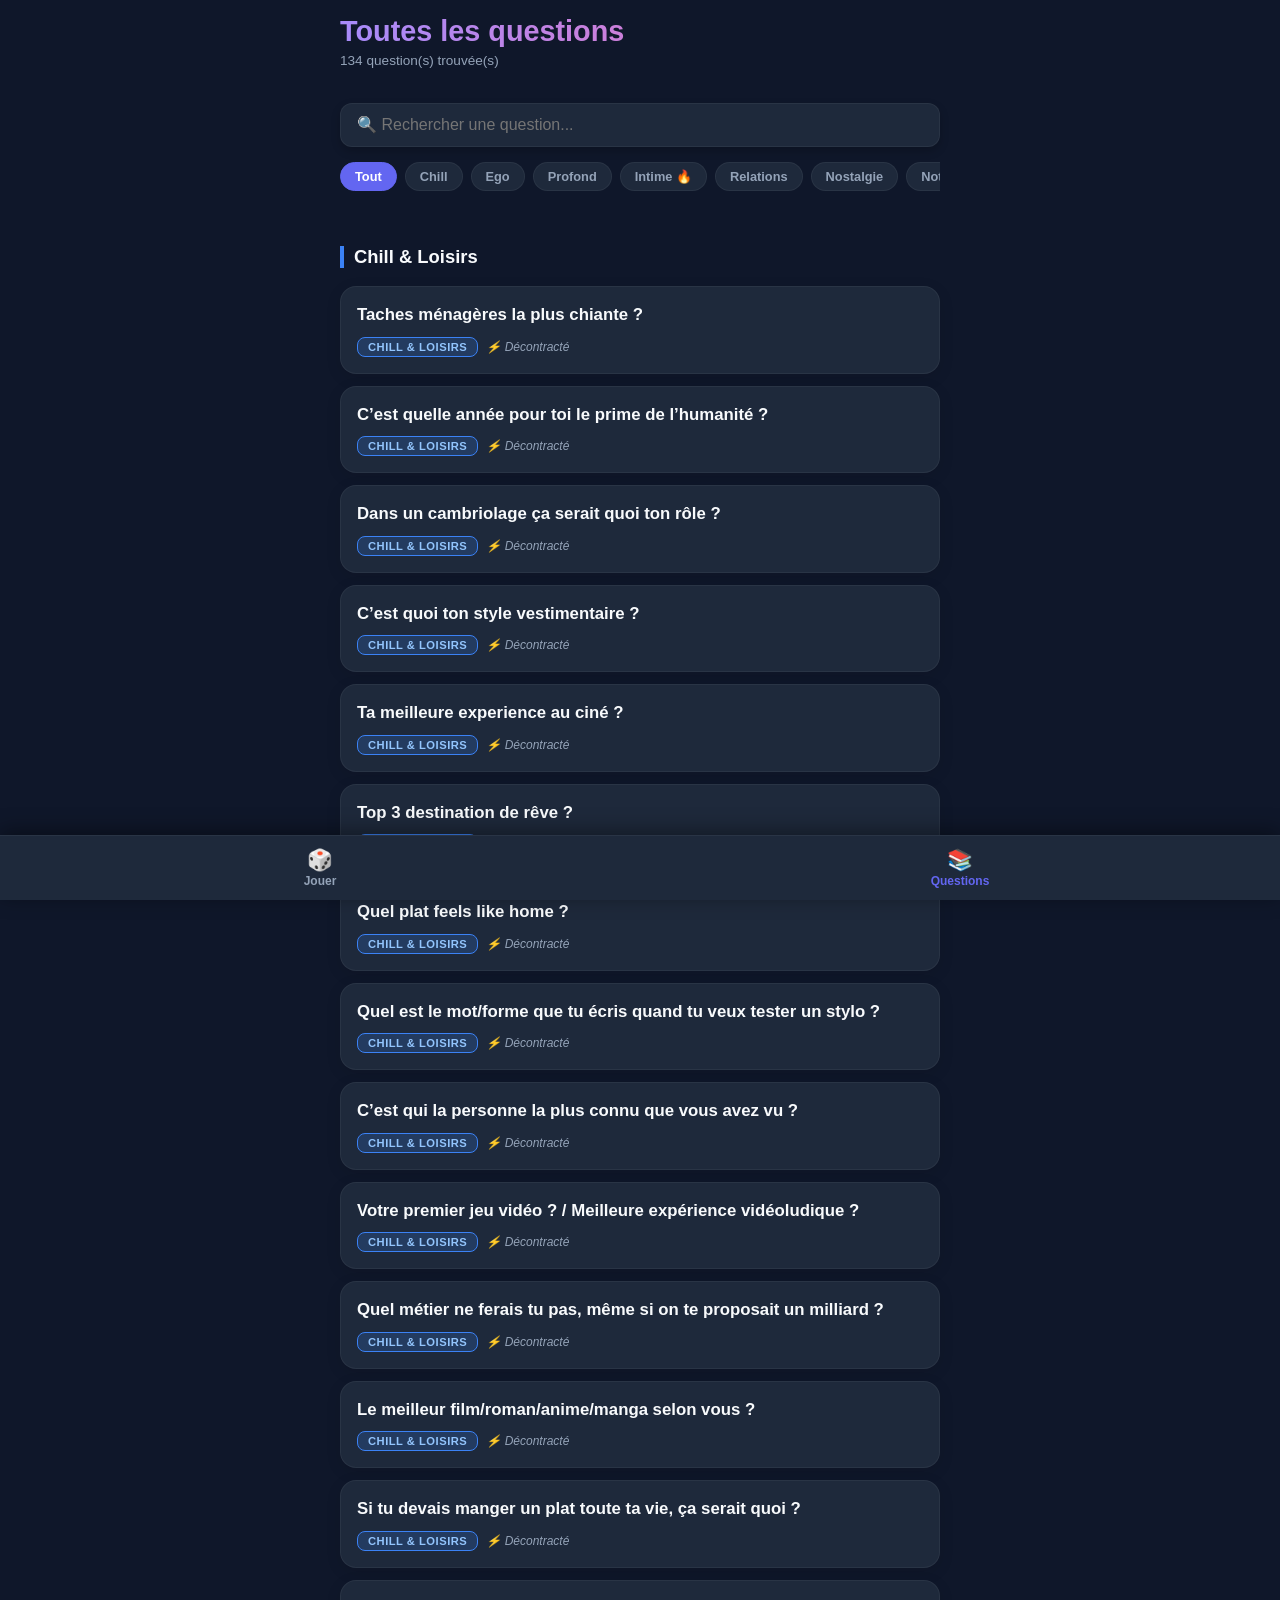
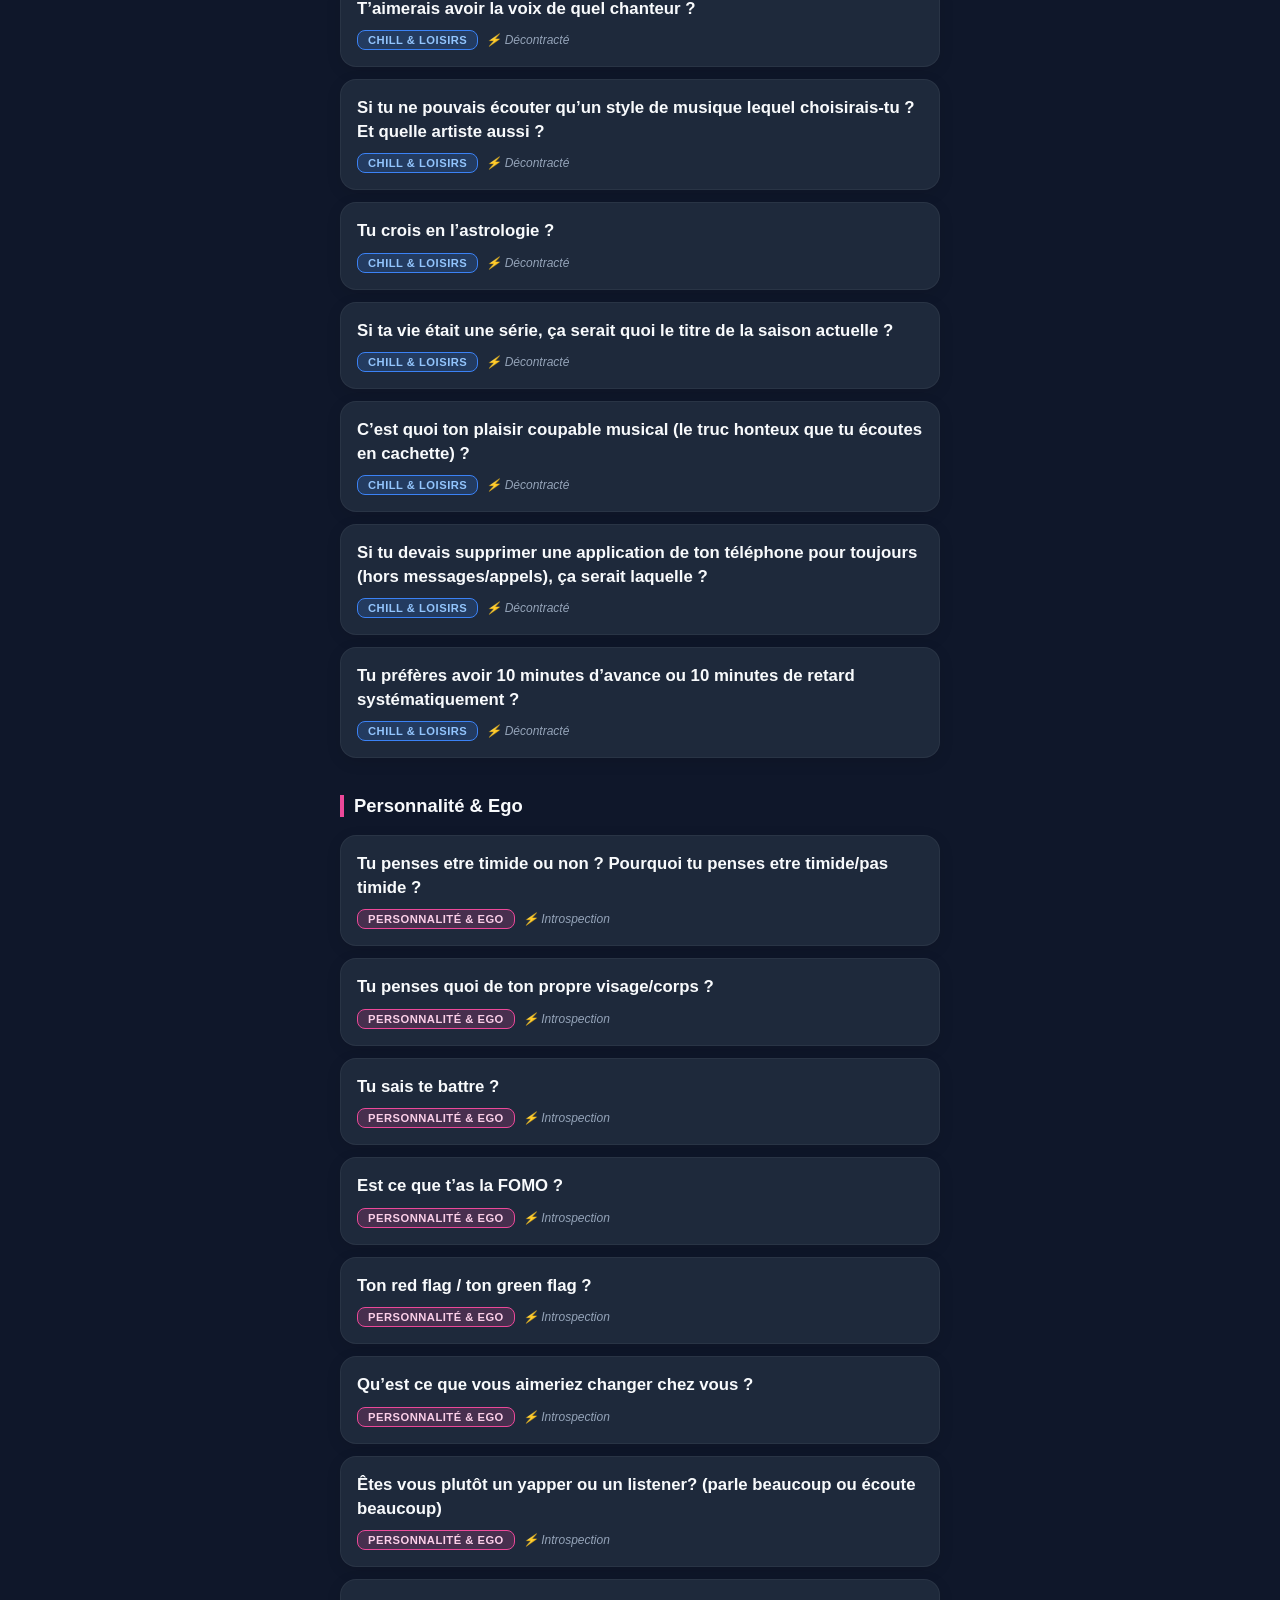
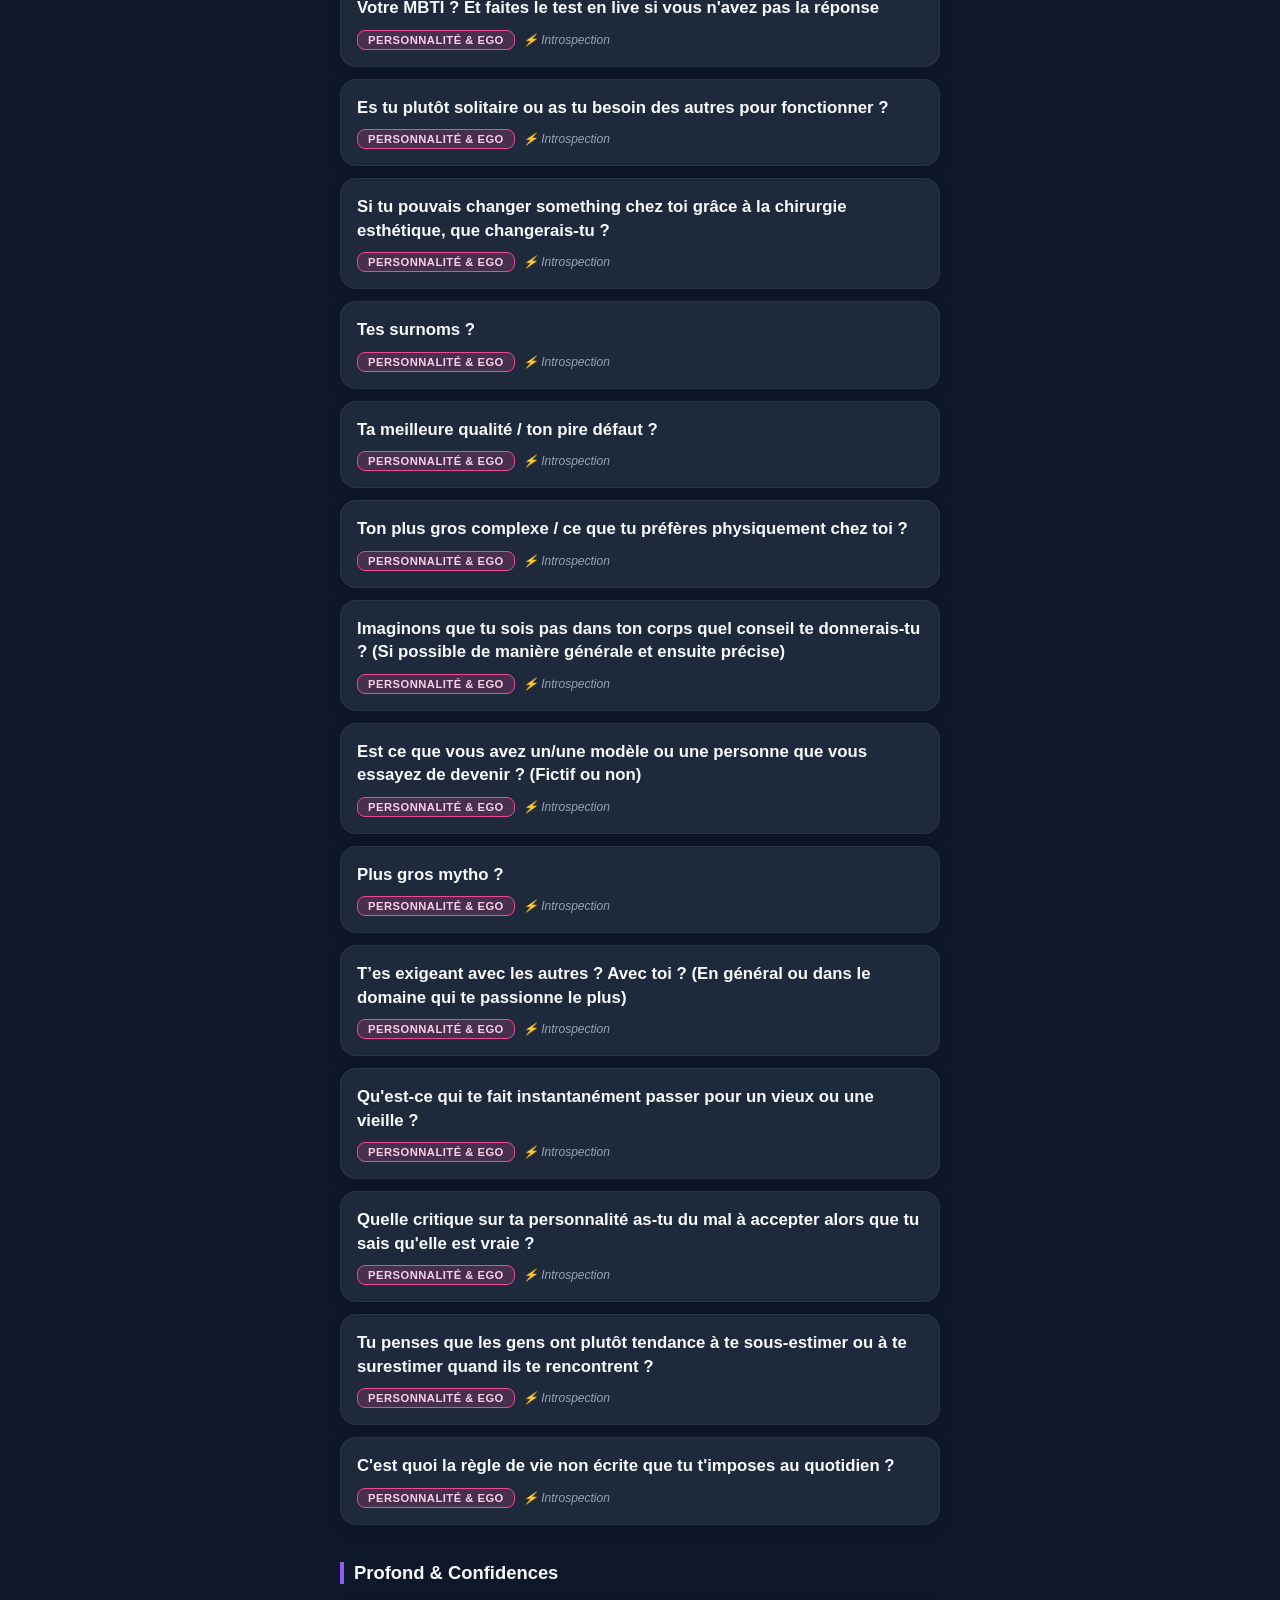
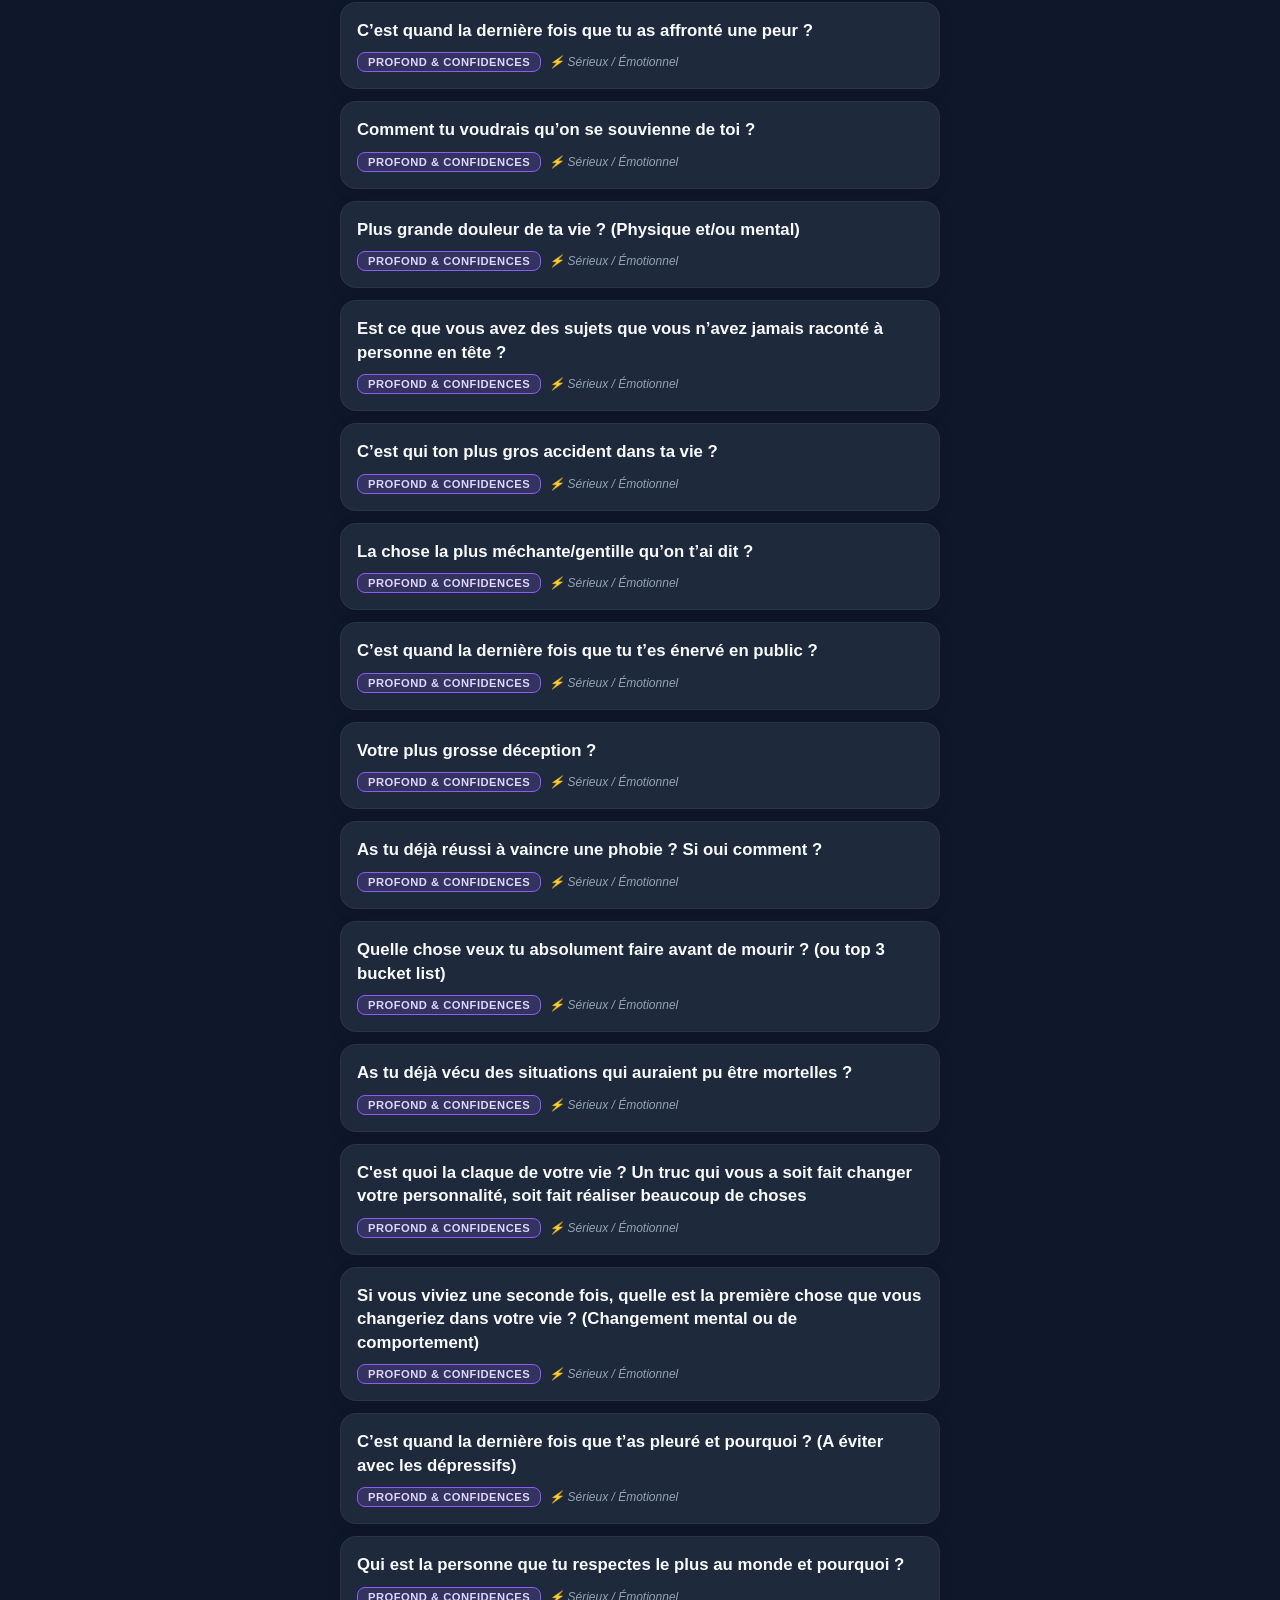
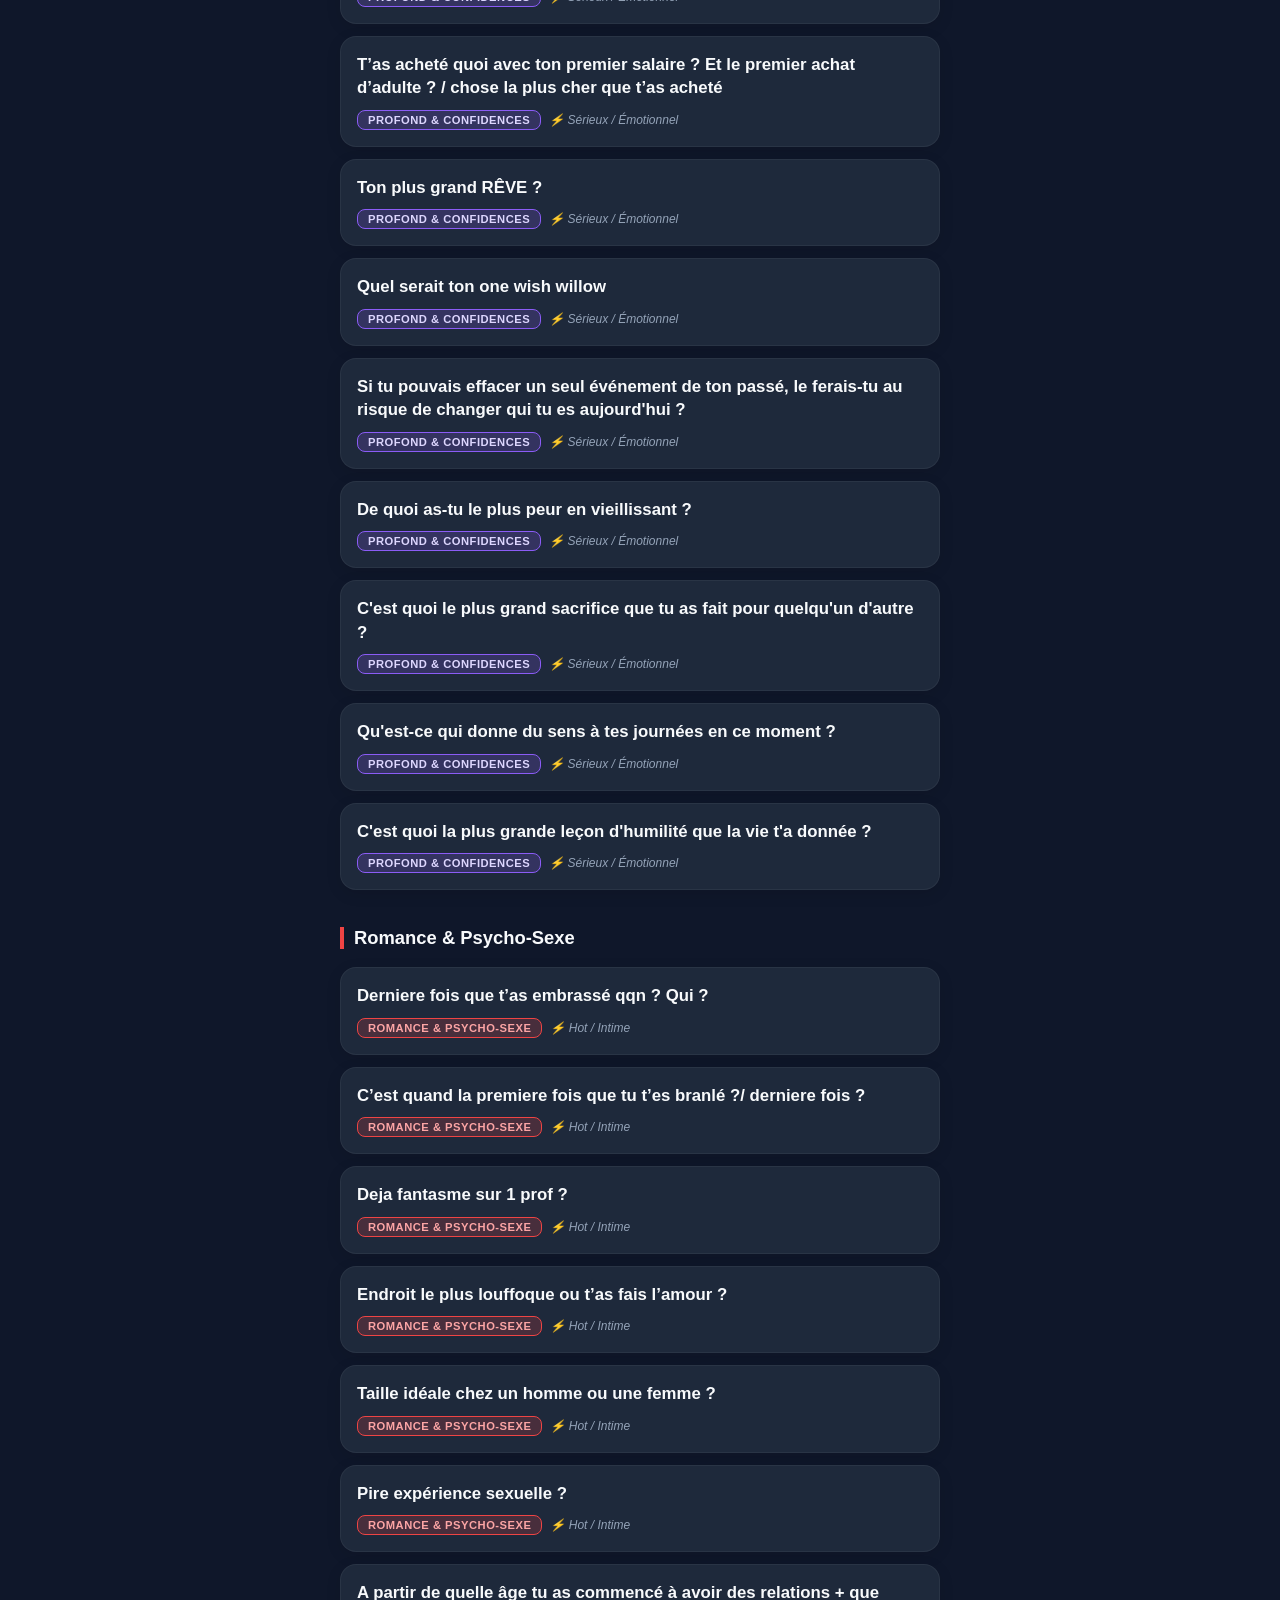
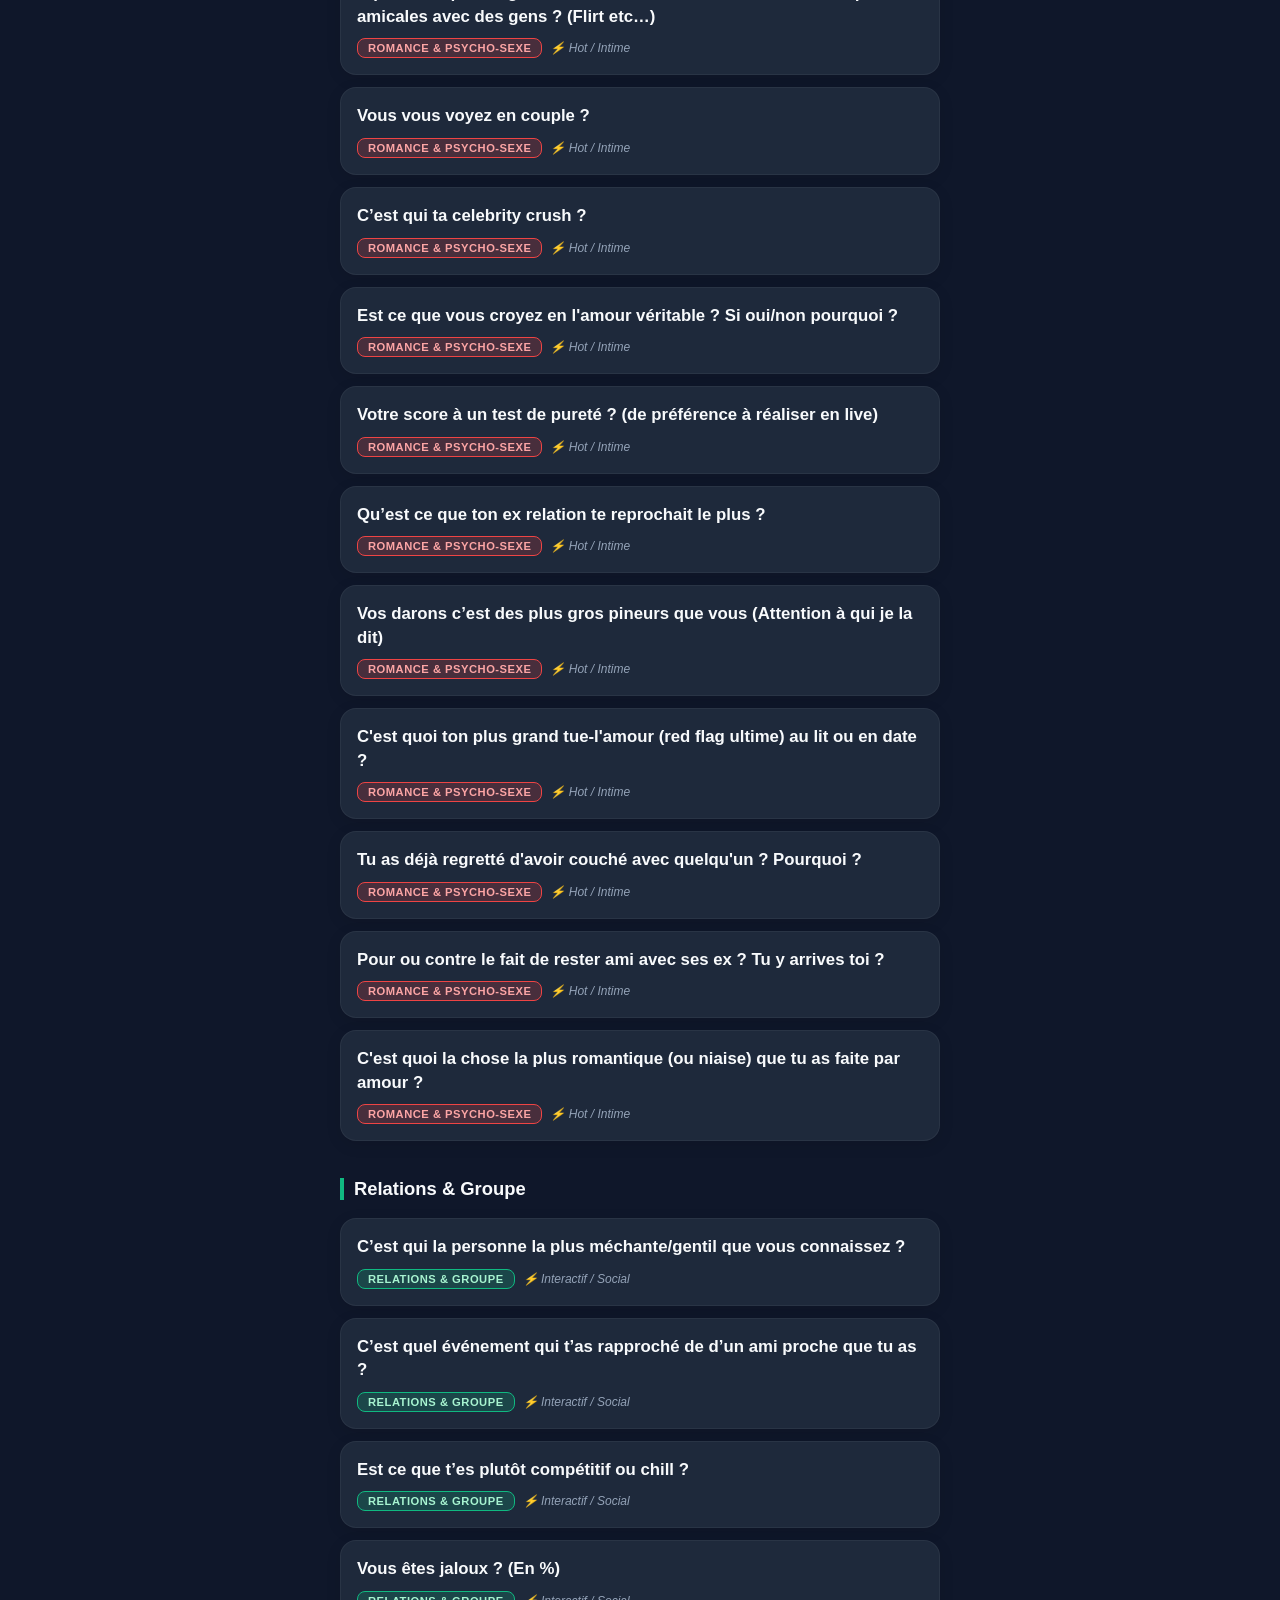
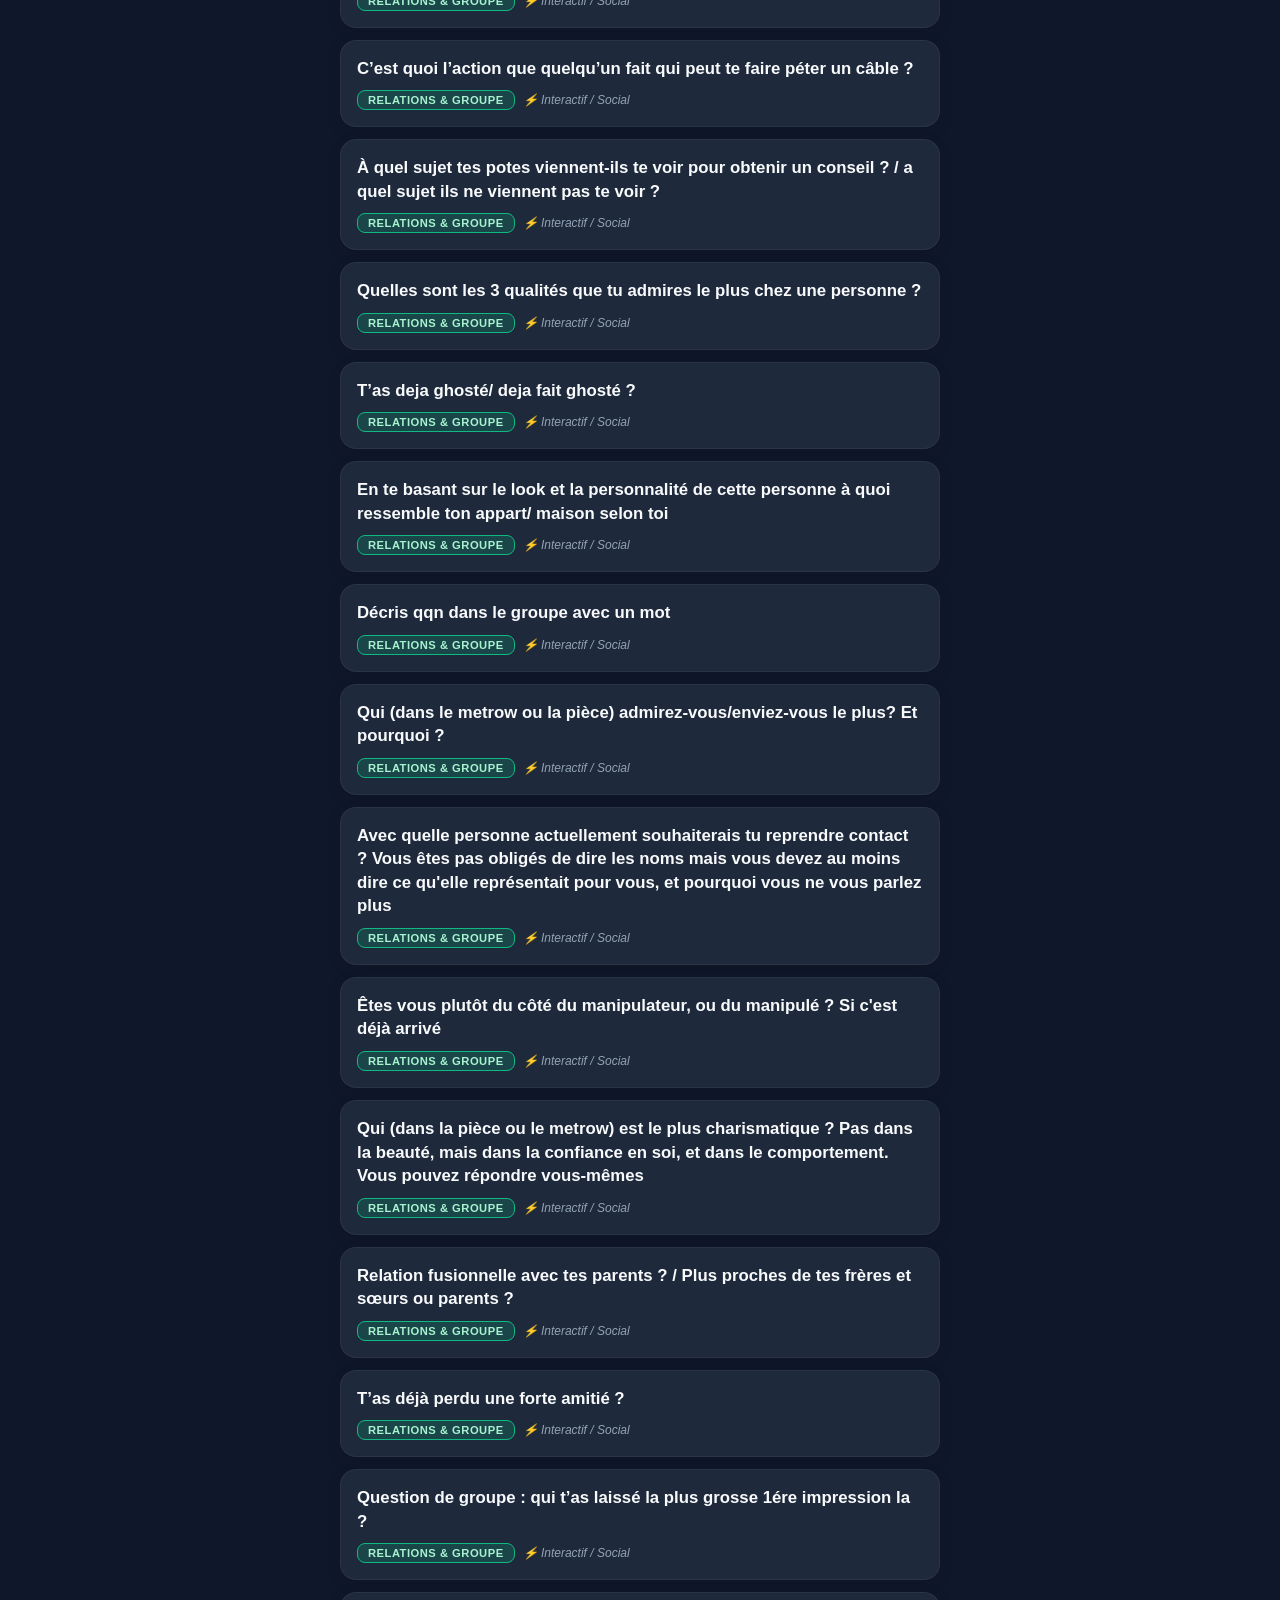
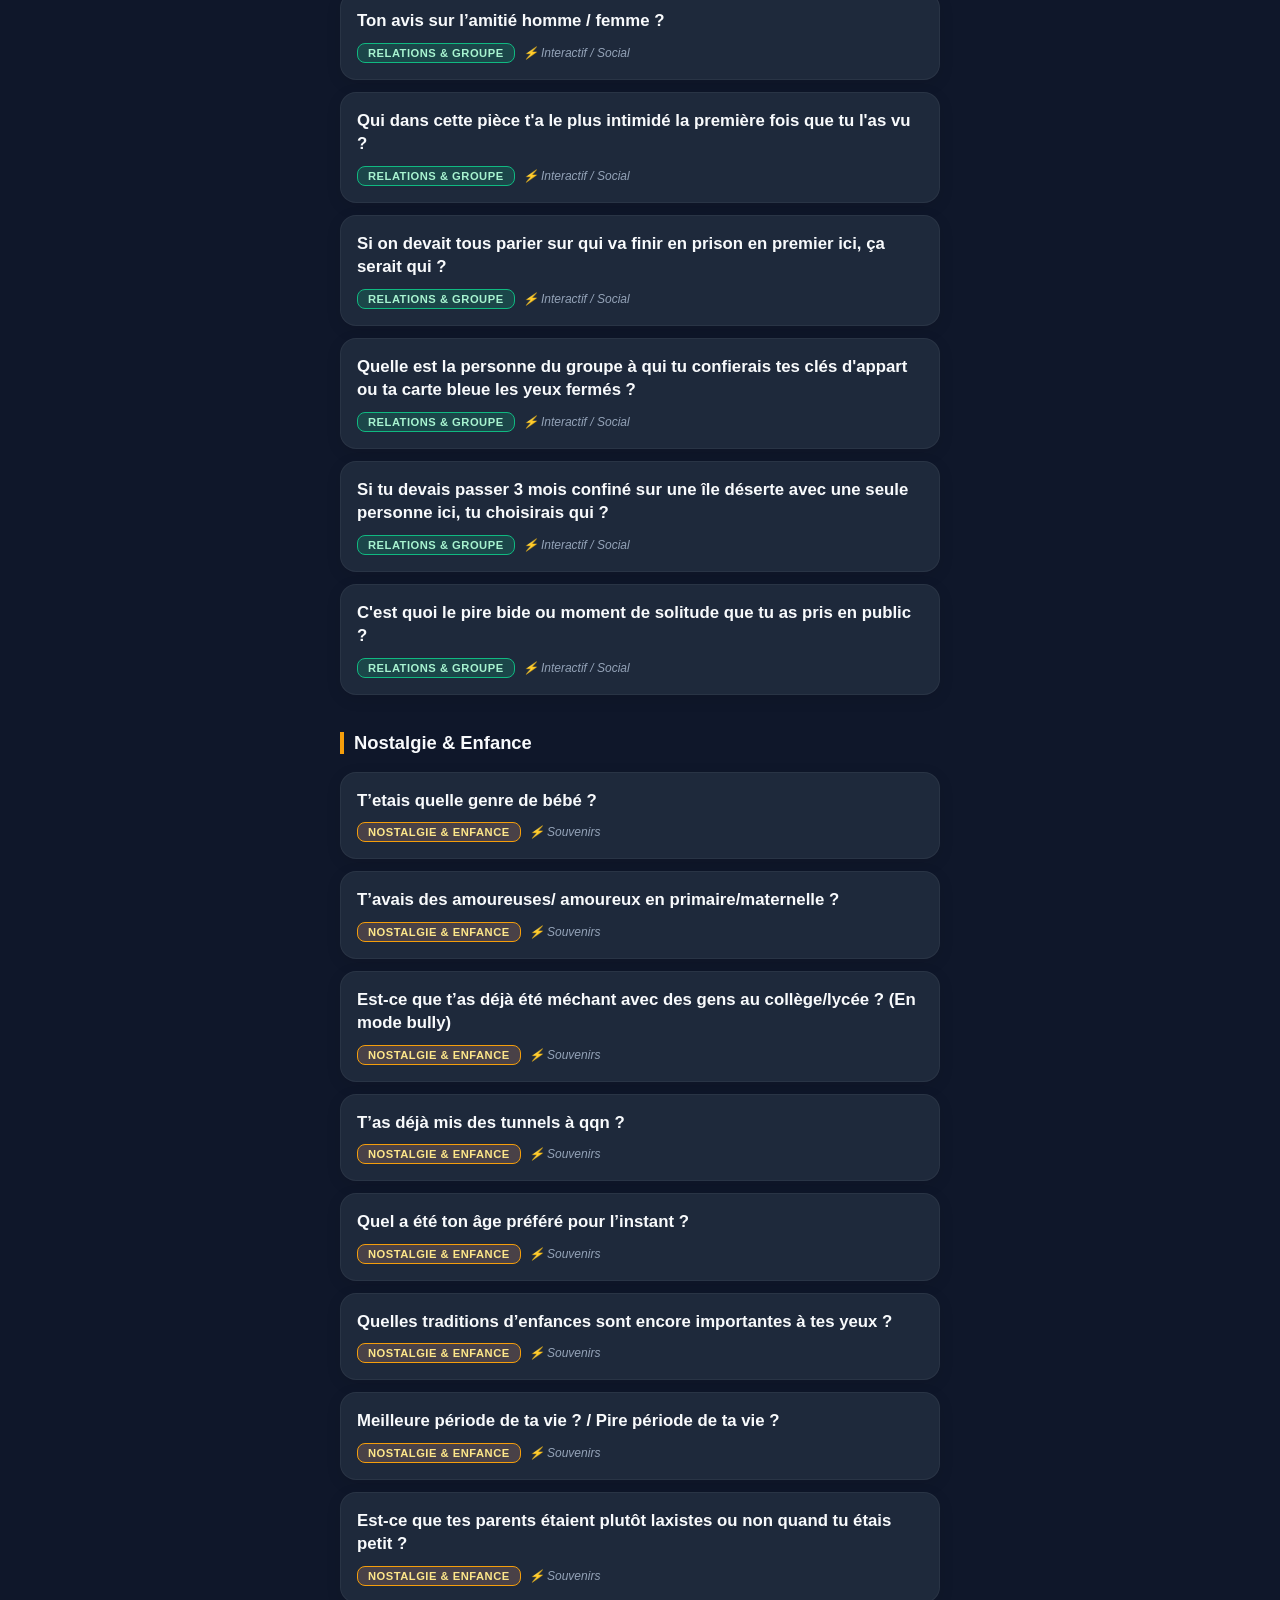
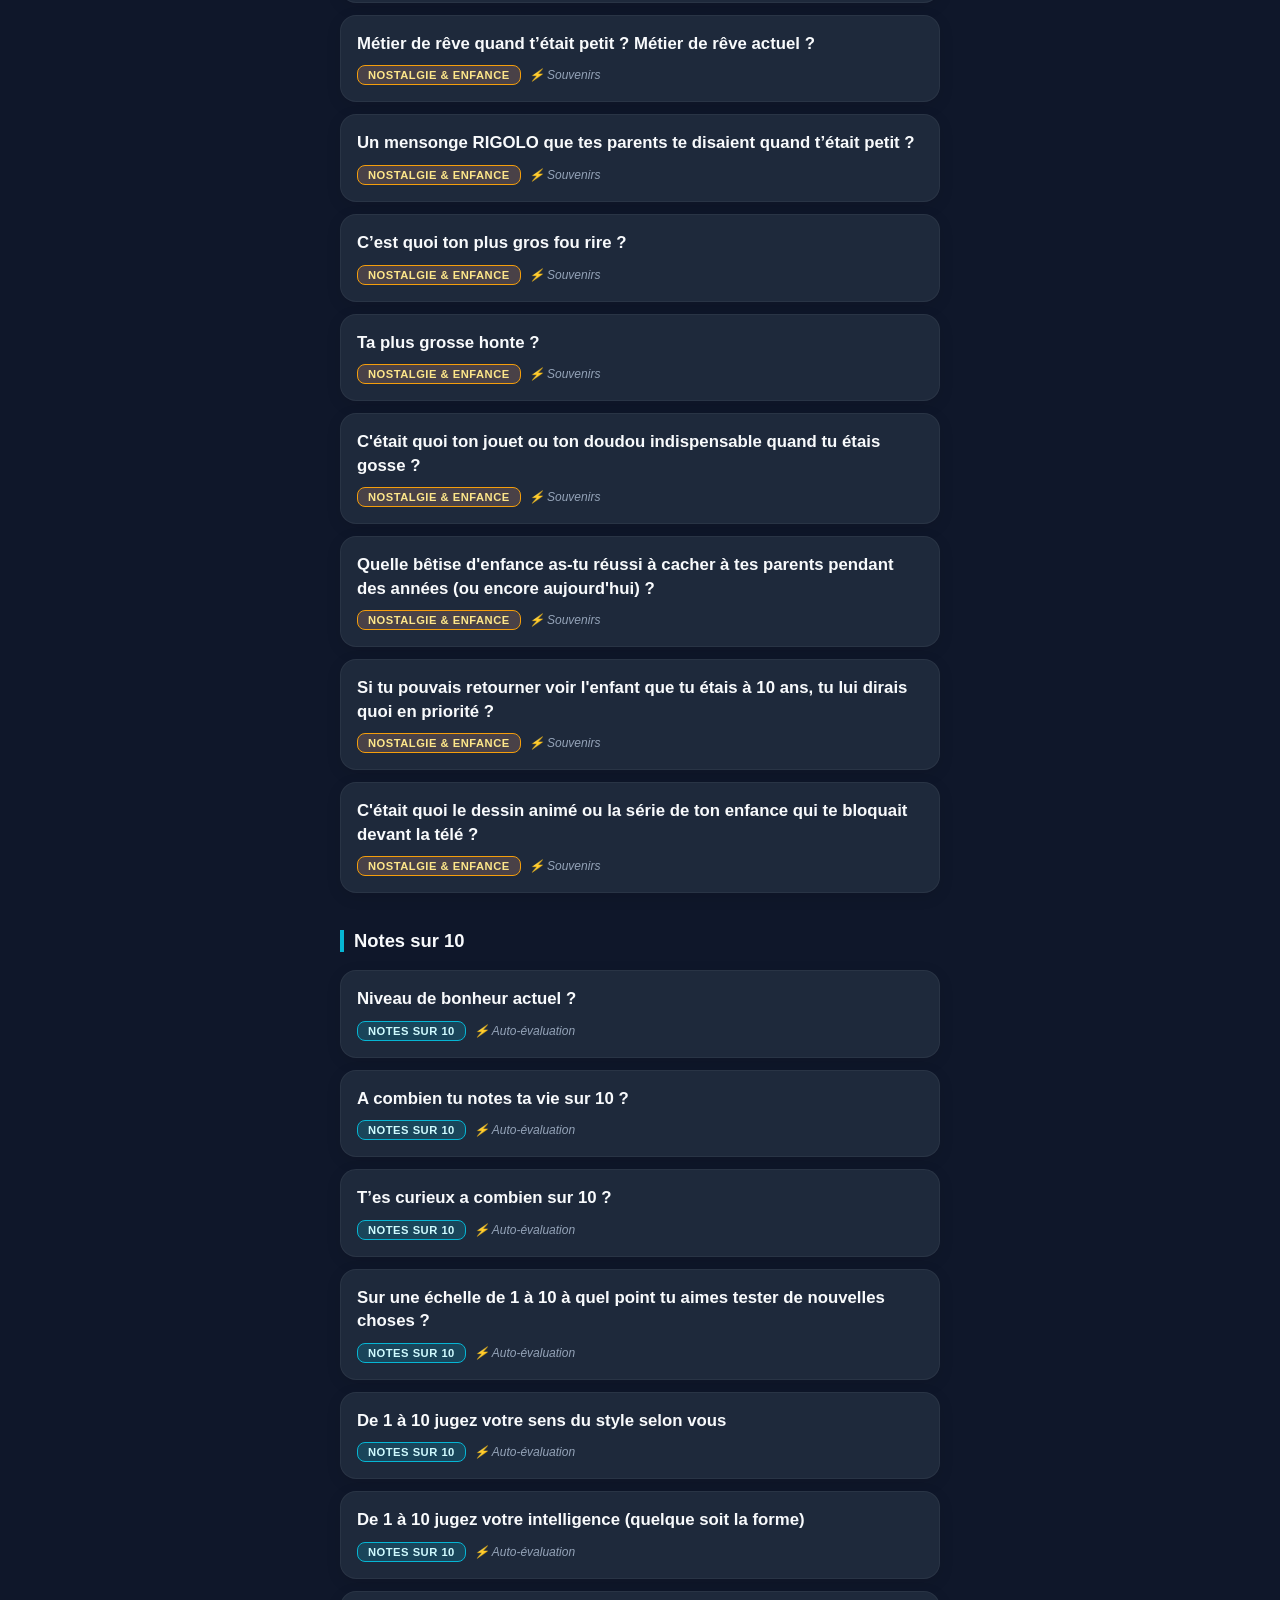
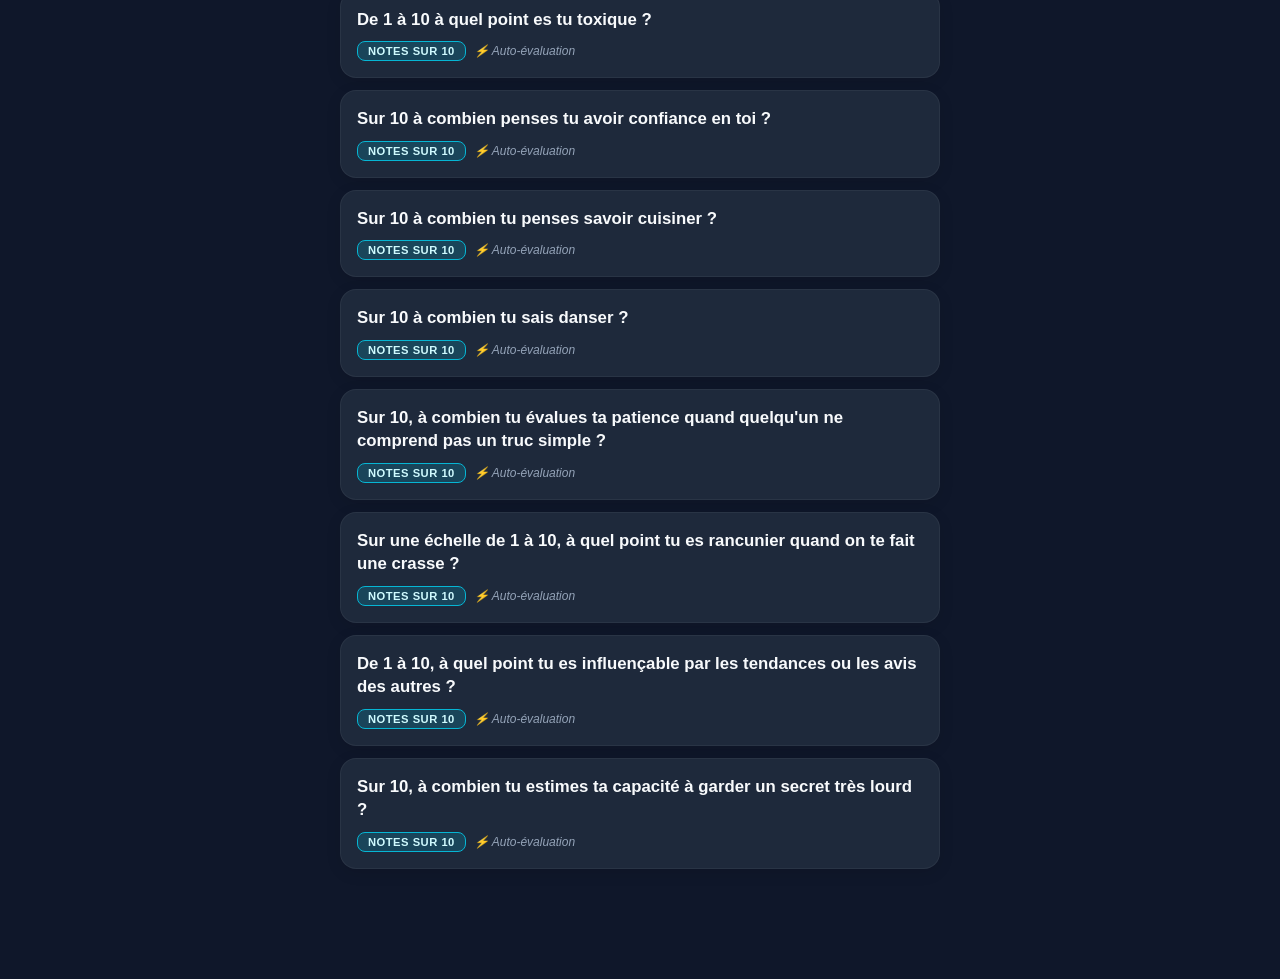
==== liste.html @ 0e93ab71 "Ajout d'une liste, ajout de nouvelles question et refont de l'ui" ====
<!DOCTYPE html>
<html lang="fr">
<head>
    <meta charset="UTF-8">
    <meta name="viewport" content="width=device-width, initial-scale=1.0">
    <link rel="icon" href="icon.png">
    <title>Toutes les questions - Les questions de Lio</title>
    <link rel="stylesheet" href="css/liste.css">
    <script src="js/liste.js" defer></script>
    <script src="components/nav.js" defer></script>
</head>
<body>

    <div class="header">
        <h1>Toutes les questions</h1>
        <div class="counter" id="questionCounter">Chargement...</div>
    </div>

    <input type="text" id="searchBox" class="search-box" placeholder="🔍 Rechercher une question..." oninput="filterQuestions()">

    <div class="filters-scroll">
        <button class="filter-chip active" onclick="filterCategory('all', this)">Tout</button>
        <button class="filter-chip" onclick="filterCategory('chill_et_loisirs', this)">Chill</button>
        <button class="filter-chip" onclick="filterCategory('ego_et_personnalite', this)">Ego</button>
        <button class="filter-chip" onclick="filterCategory('profond_et_philosophique', this)">Profond</button>
        <button class="filter-chip" onclick="filterCategory('romance_et_sexe', this)">Intime 🔥</button>
        <button class="filter-chip" onclick="filterCategory('relations_et_groupe', this)">Relations</button>
        <button class="filter-chip" onclick="filterCategory('enfance_et_passé', this)">Nostalgie</button>
        <button class="filter-chip" onclick="filterCategory('notes_sur_10_et_echelles', this)">Notes /10</button>
    </div>

    <div class="questions-list" id="questionsList"></div>

    <bottom-nav></bottom-nav>
</body>
</html>
---- css/liste.css ----
:root {
    --bg-dark: #0f172a;
    --card-bg: #1e293b;
    --text-main: #f8fafc;
    --text-muted: #94a3b8;
    --accent: #6366f1;
    
    /* Catégories couleurs */
    --cat-chill: #3b82f6;
    --cat-ego: #ec4899;
    --cat-profond: #8b5cf6;
    --cat-romance: #ef4444;
    --cat-relations: #10b981;
    --cat-enfance: #f59e0b;
    --cat-notes: #06b6d4;
}

* {
    box-sizing: border-box;
    margin: 0;
    padding: 0;
    font-family: 'Segoe UI', Tahoma, Geneva, Verdana, sans-serif;
}

body {
    background-color: var(--bg-dark);
    color: var(--text-main);
    min-height: 100vh;
    padding: 15px;
    /* IMPORTANT : Évite que la navbar du bas ne cache les dernières questions */
    padding-bottom: 110px !important; 
    display: flex;
    flex-direction: column;
    align-items: center;
}

.header {
    width: 100%;
    max-width: 600px;
    margin-bottom: 20px;
    text-align: left;
}

.back-link {
    display: inline-block;
    color: var(--text-muted);
    text-decoration: none;
    font-size: 0.9rem;
    margin-bottom: 15px;
    font-weight: 600;
    transition: color 0.2s;
}

.back-link:hover {
    color: var(--accent);
}

h1 {
    font-size: 1.8rem;
    background: linear-gradient(to right, #a78bfa, #f472b6);
    -webkit-background-clip: text;
    -webkit-text-fill-color: transparent;
    font-weight: 800;
    margin-bottom: 5px;
}

.counter {
    color: var(--text-muted);
    font-size: 0.85rem;
    margin-bottom: 15px;
}

/* Barre de recherche optimisée mobile */
.search-box {
    width: 100%;
    max-width: 600px;
    background: var(--card-bg);
    border: 1px solid rgba(255, 255, 255, 0.05);
    padding: 12px 16px;
    border-radius: 12px;
    color: white;
    font-size: 1rem;
    outline: none;
    margin-bottom: 15px;
    box-shadow: 0 4px 10px rgba(0, 0, 0, 0.2);
}

.search-box:focus {
    border-color: var(--accent);
}

/* Filtres horizontaux scrollables sur mobile */
.filters-scroll {
    width: 100%;
    max-width: 600px;
    display: flex;
    gap: 8px;
    overflow-x: auto;
    padding-bottom: 10px;
    margin-bottom: 20px;
    -webkit-overflow-scrolling: touch; /* Défilement fluide sur iOS */
    scrollbar-width: none; /* Cache la scrollbar sur Firefox */
}

.filters-scroll::-webkit-scrollbar {
    display: none; /* Cache la scrollbar sur Chrome/Safari */
}

.filter-chip {
    white-space: nowrap;
    background-color: var(--card-bg);
    color: var(--text-muted);
    border: 1px solid rgba(255, 255, 255, 0.05);
    padding: 6px 14px;
    border-radius: 20px;
    font-size: 0.8rem;
    font-weight: 600;
    cursor: pointer;
    transition: all 0.2s;
}

.filter-chip.active {
    color: white;
    background-color: var(--accent);
    border-color: var(--accent);
}

/* Liste des questions */
.questions-list {
    width: 100%;
    max-width: 600px;
    display: flex;
    flex-direction: column;
    gap: 12px;
}

/* NOUVEAU : Titres de sections pour le rangement par catégories */
.category-section-title {
    font-size: 1.15rem;
    font-weight: 700;
    margin-top: 25px;
    margin-bottom: 6px;
    text-align: left;
    padding-left: 10px;
    width: 100%;
}

.question-card {
    background-color: var(--card-bg);
    border-radius: 16px;
    padding: 16px;
    border: 1px solid rgba(255, 255, 255, 0.05);
    box-shadow: 0 4px 15px rgba(0, 0, 0, 0.1);
    display: flex;
    flex-direction: column;
    align-items: flex-start;
    gap: 10px;
}

.question-text {
    font-size: 1.05rem;
    font-weight: 600;
    line-height: 1.4;
    text-align: left;
}

.card-footer {
    display: flex;
    align-items: center;
    gap: 8px;
    flex-wrap: wrap;
}

.badge {
    padding: 3px 10px;
    border-radius: 8px;
    font-size: 0.7rem;
    font-weight: 700;
    text-transform: uppercase;
    letter-spacing: 0.5px;
}

.vibe {
    font-size: 0.75rem;
    color: var(--text-muted);
    font-style: italic;
}

/* Couleurs dynamiques badges */
.cat-chill { background-color: rgba(59, 130, 246, 0.2); color: #93c5fd; border: 1px solid var(--cat-chill); }
.cat-ego { background-color: rgba(236, 72, 153, 0.2); color: #fbcfe8; border: 1px solid var(--cat-ego); }
.cat-profond { background-color: rgba(139, 92, 246, 0.2); color: #ddd6fe; border: 1px solid var(--cat-profond); }
.cat-romance { background-color: rgba(239, 68, 68, 0.2); color: #fca5a5; border: 1px solid var(--cat-romance); }
.cat-relations { background-color: rgba(16, 185, 129, 0.2); color: #a7f3d0; border: 1px solid var(--cat-relations); }
.cat-enfance { background-color: rgba(245, 158, 123, 0.2); color: #fde68a; border: 1px solid var(--cat-enfance); }
.cat-notes { background-color: rgba(6, 182, 212, 0.2); color: #cffafe; border: 1px solid var(--cat-notes); }

/* NOUVEAU : Bordures colorées discrètes à gauche des titres de catégories */
.cat-border-chill { border-left: 4px solid var(--cat-chill); }
.cat-border-ego { border-left: 4px solid var(--cat-ego); }
.cat-border-profond { border-left: 4px solid var(--cat-profond); }
.cat-border-romance { border-left: 4px solid var(--cat-romance); }
.cat-border-relations { border-left: 4px solid var(--cat-relations); }
.cat-border-enfance { border-left: 4px solid var(--cat-enfance); }
.cat-border-notes { border-left: 4px solid var(--cat-notes); }

.hidden { display: none !important; }
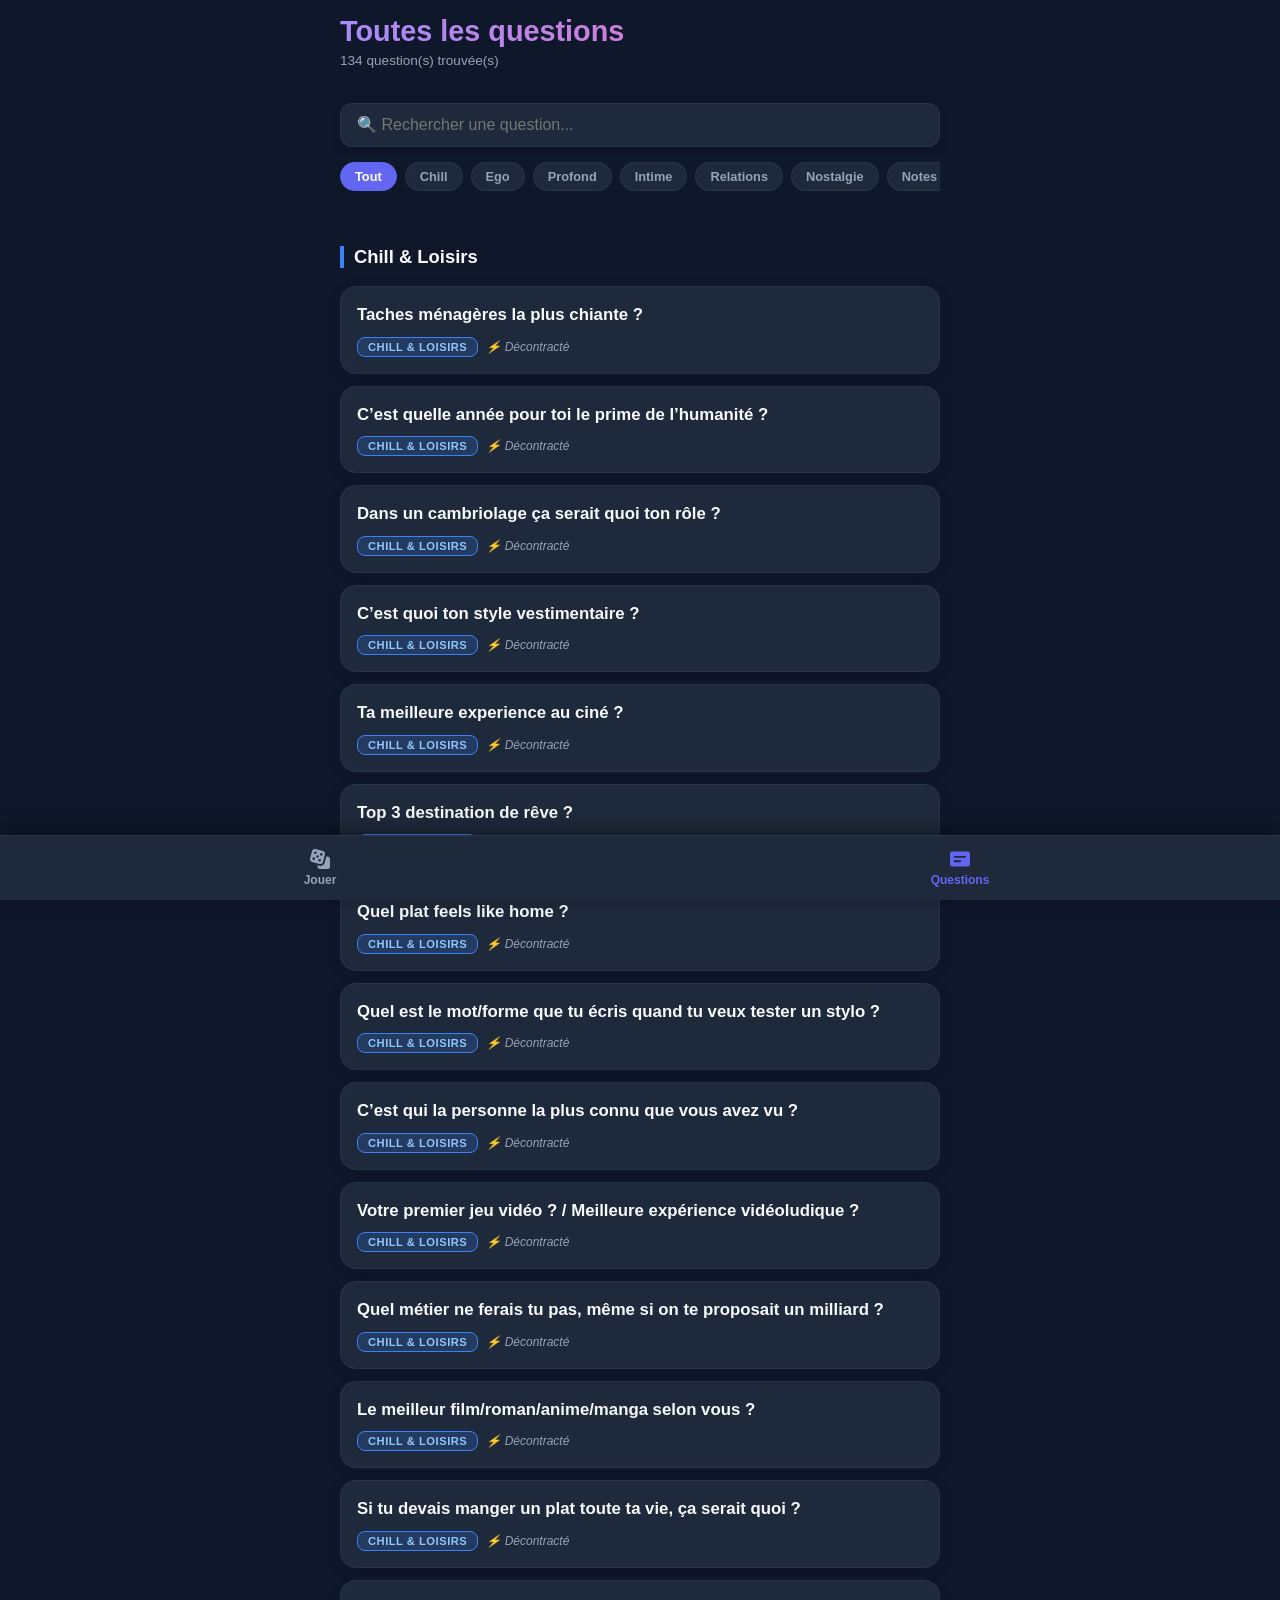
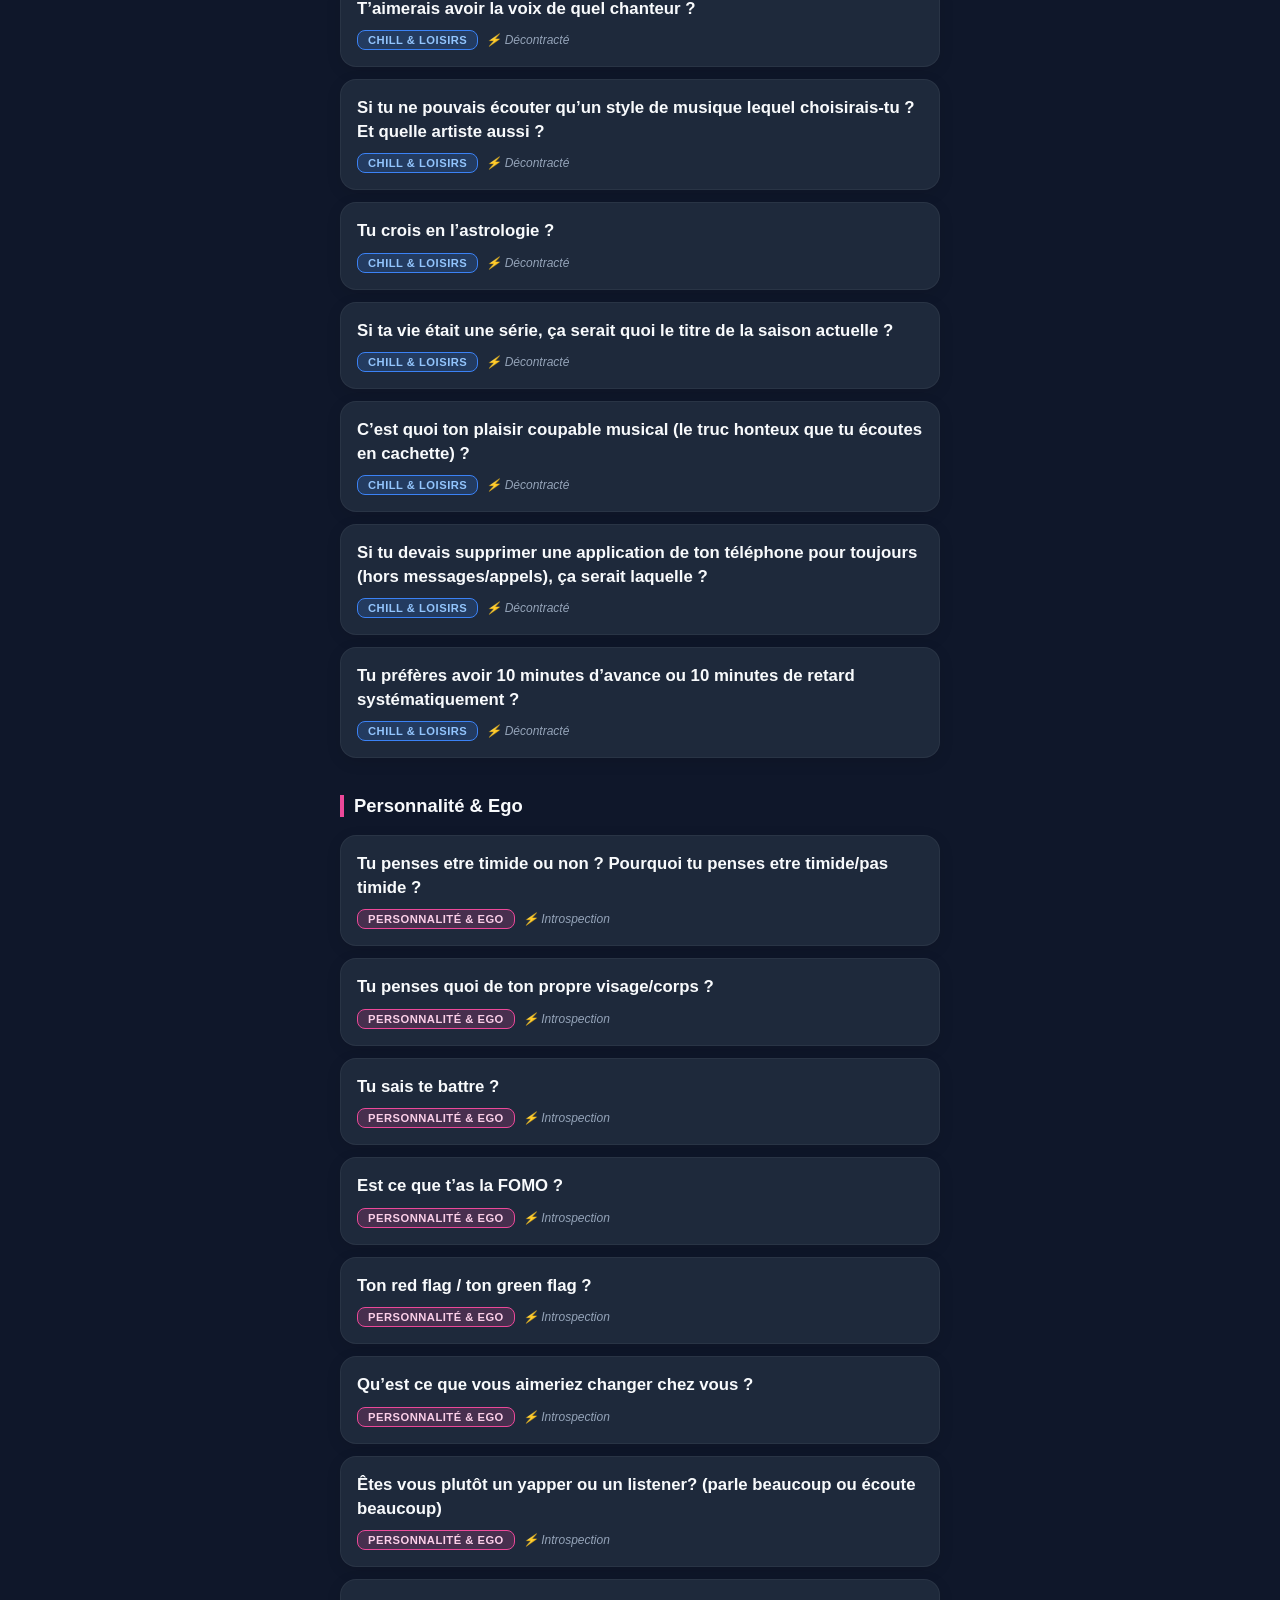
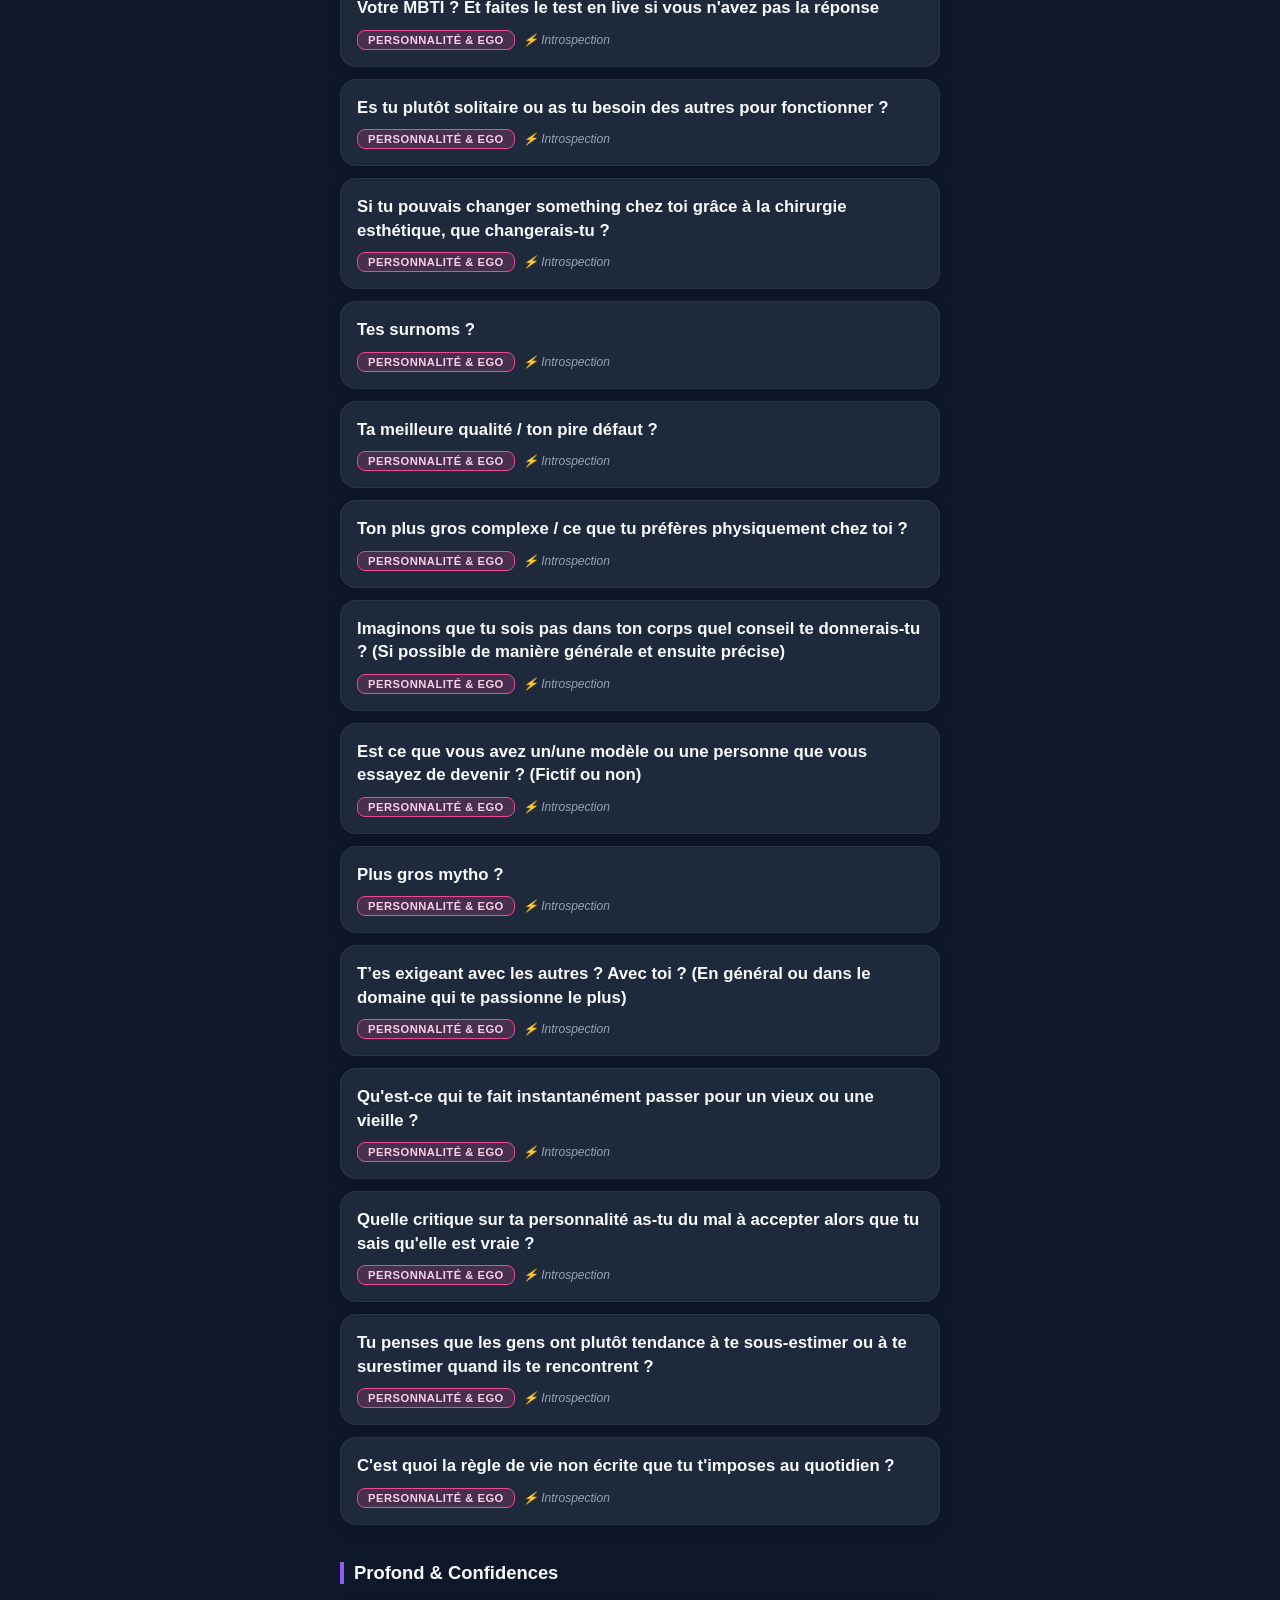
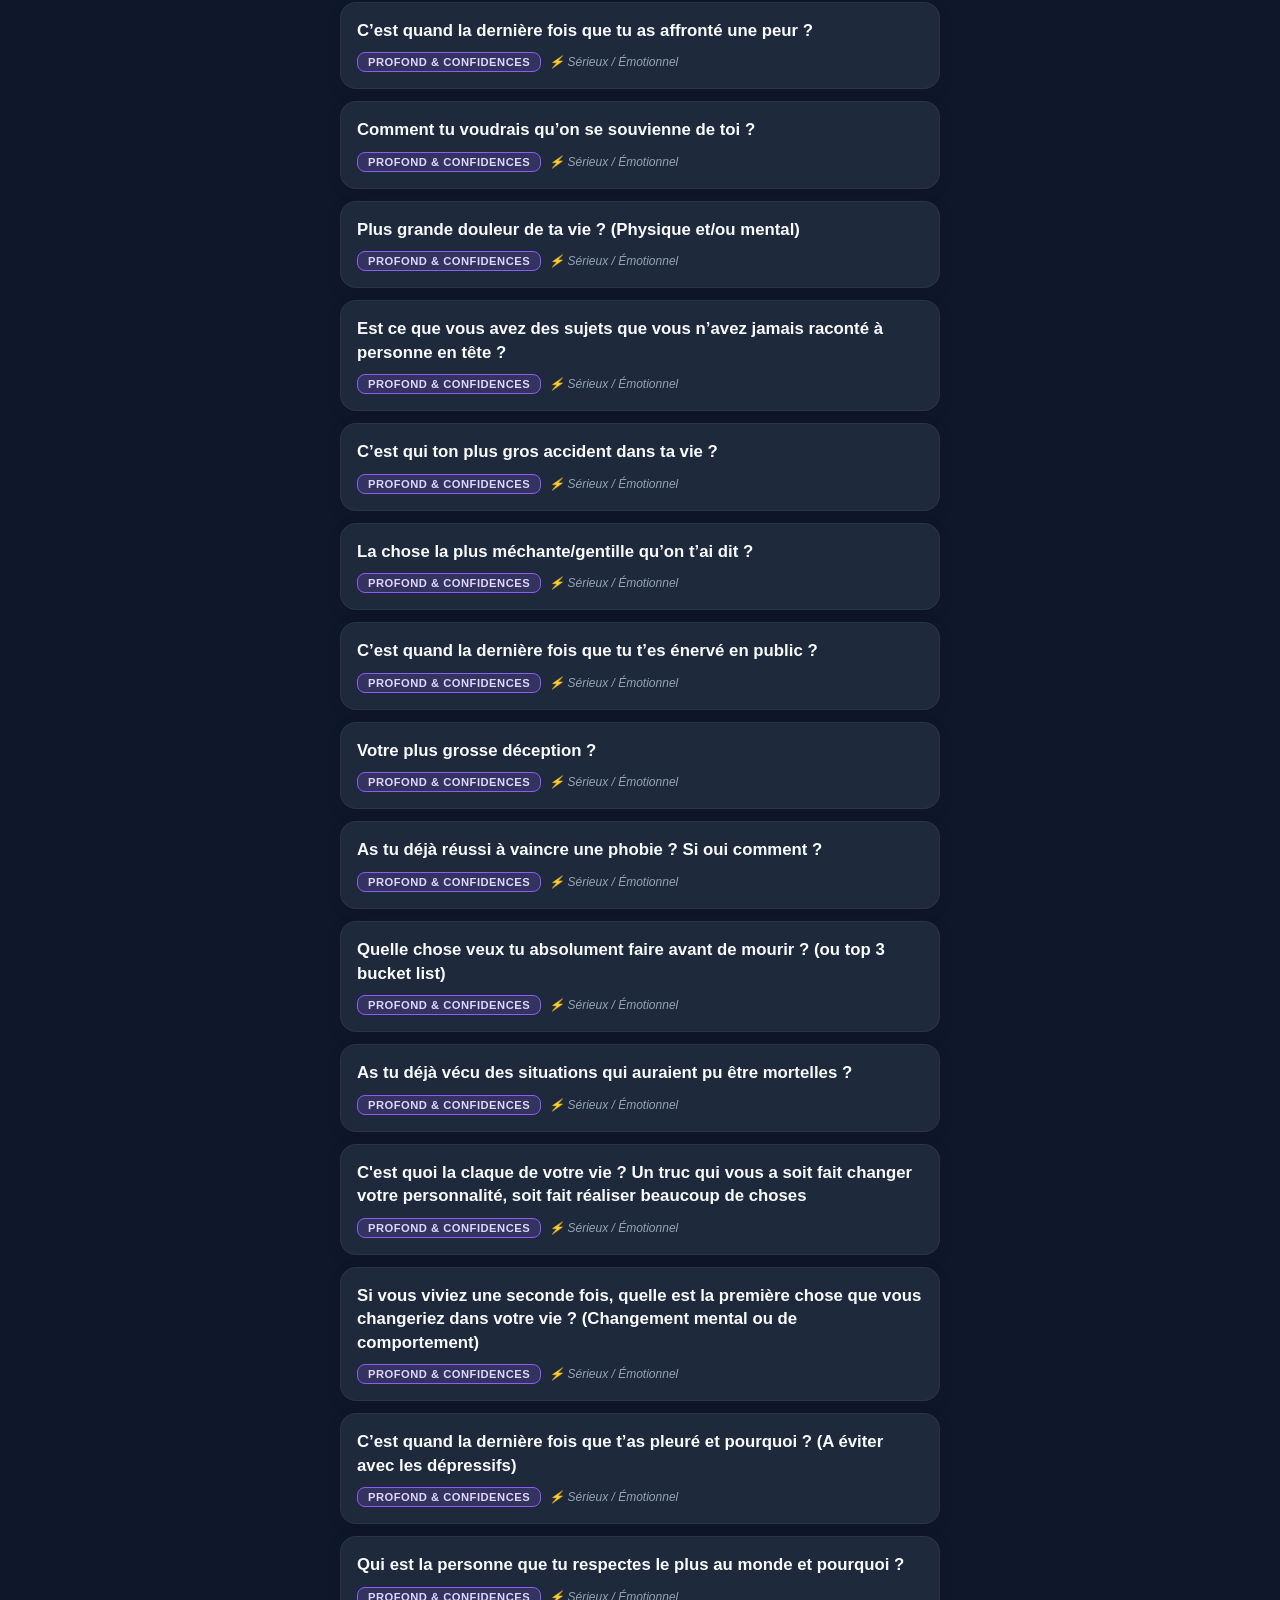
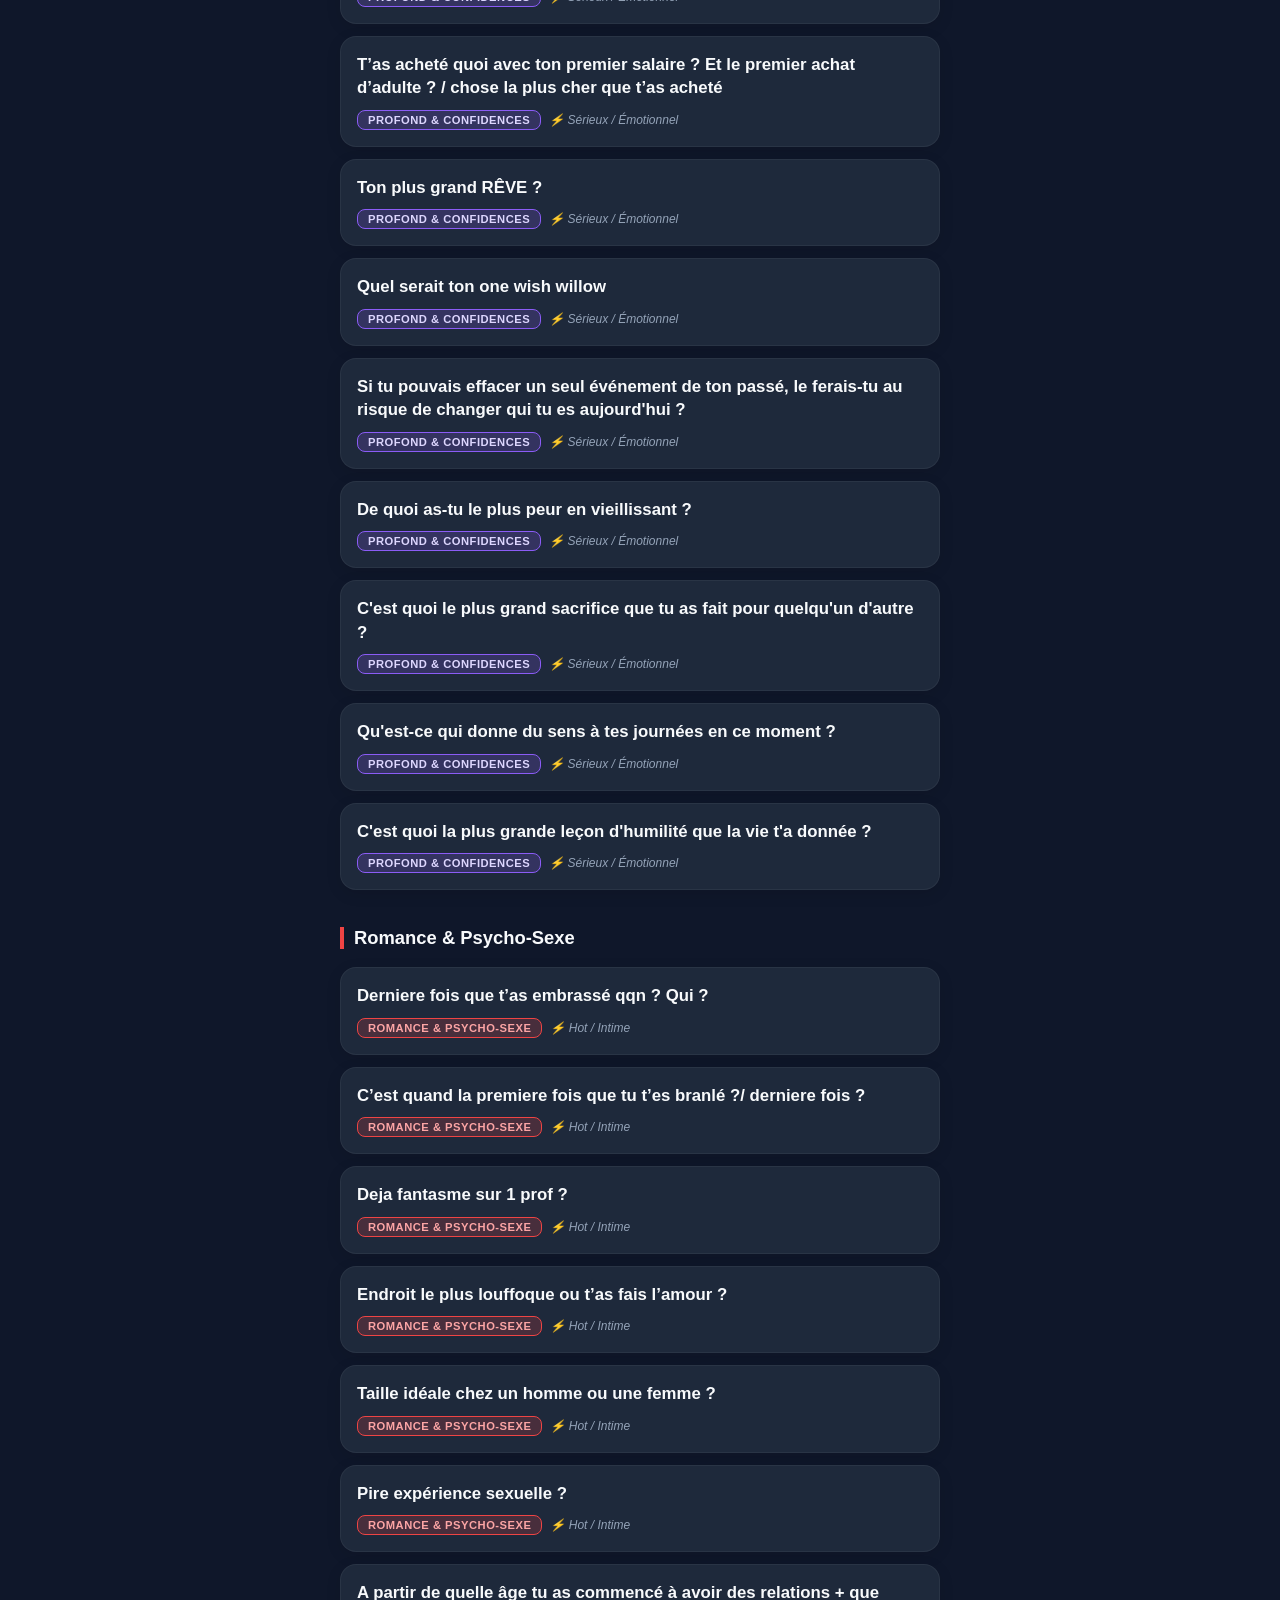
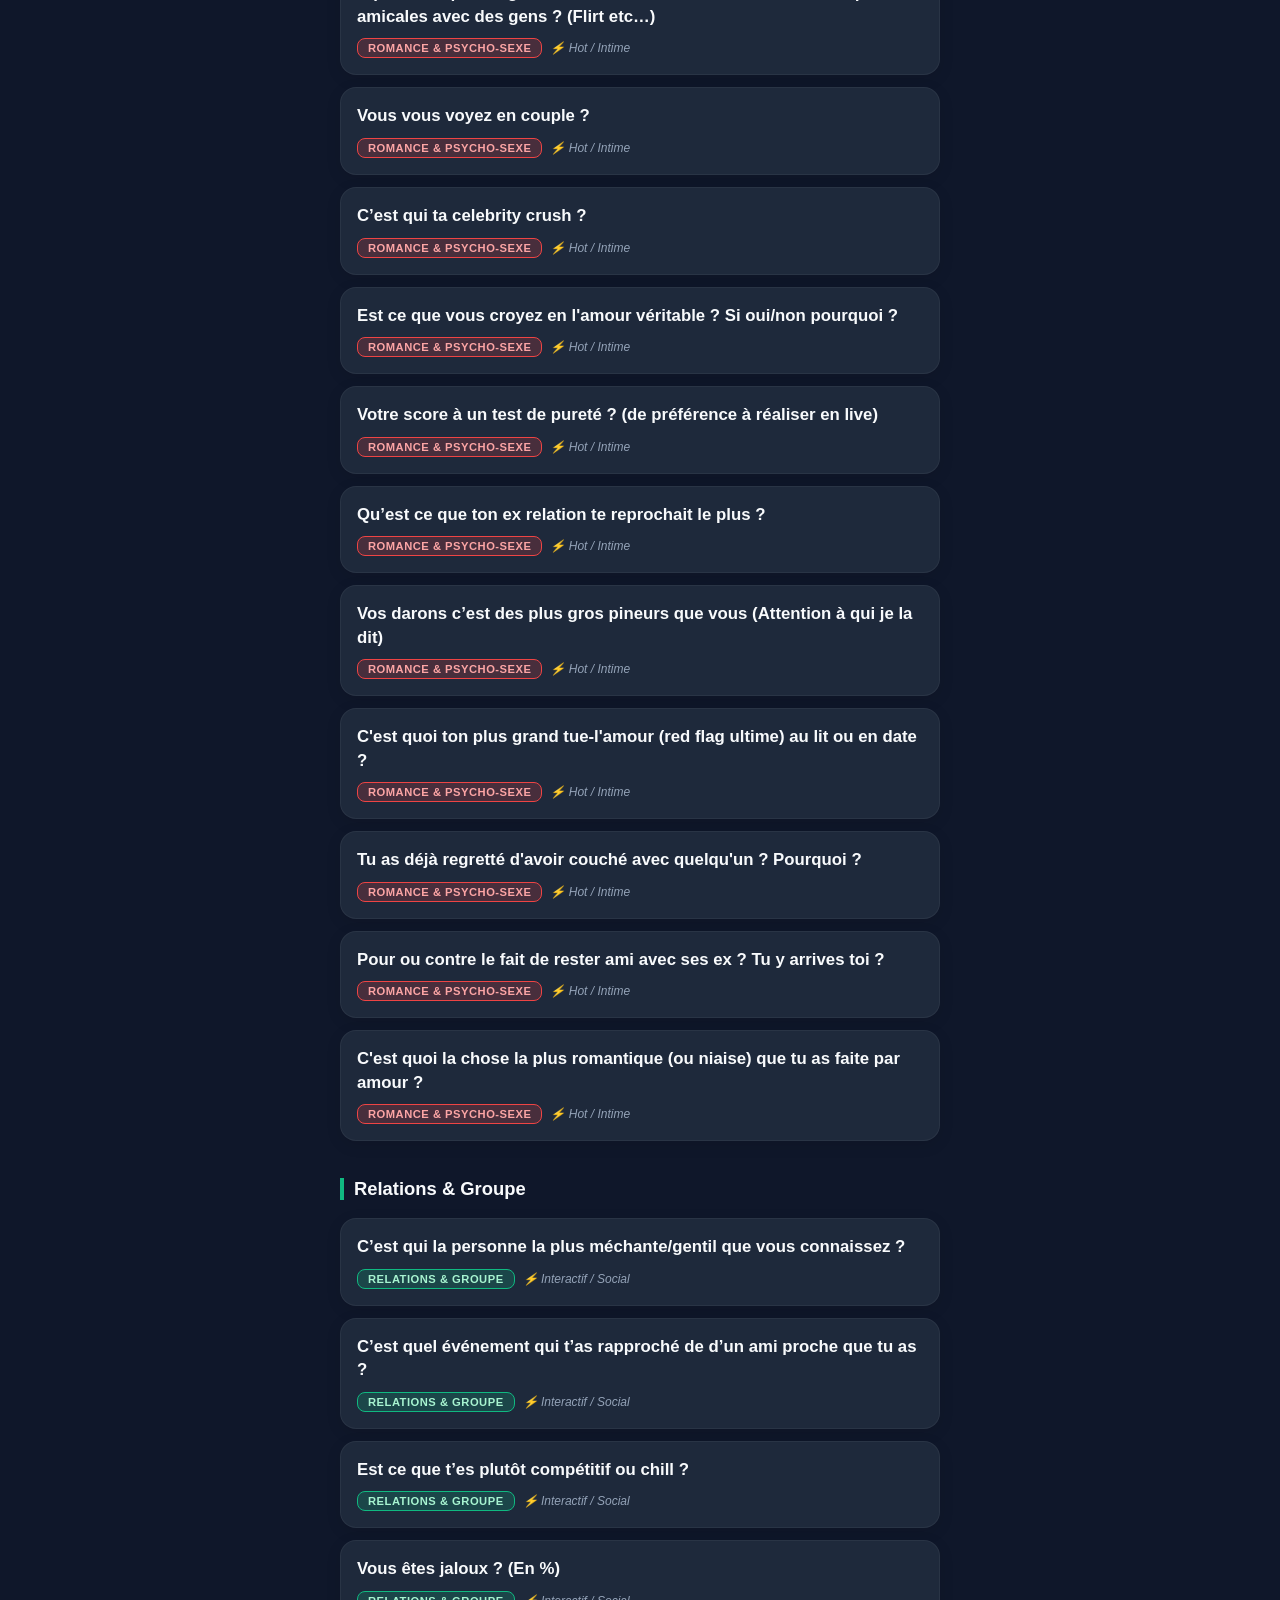
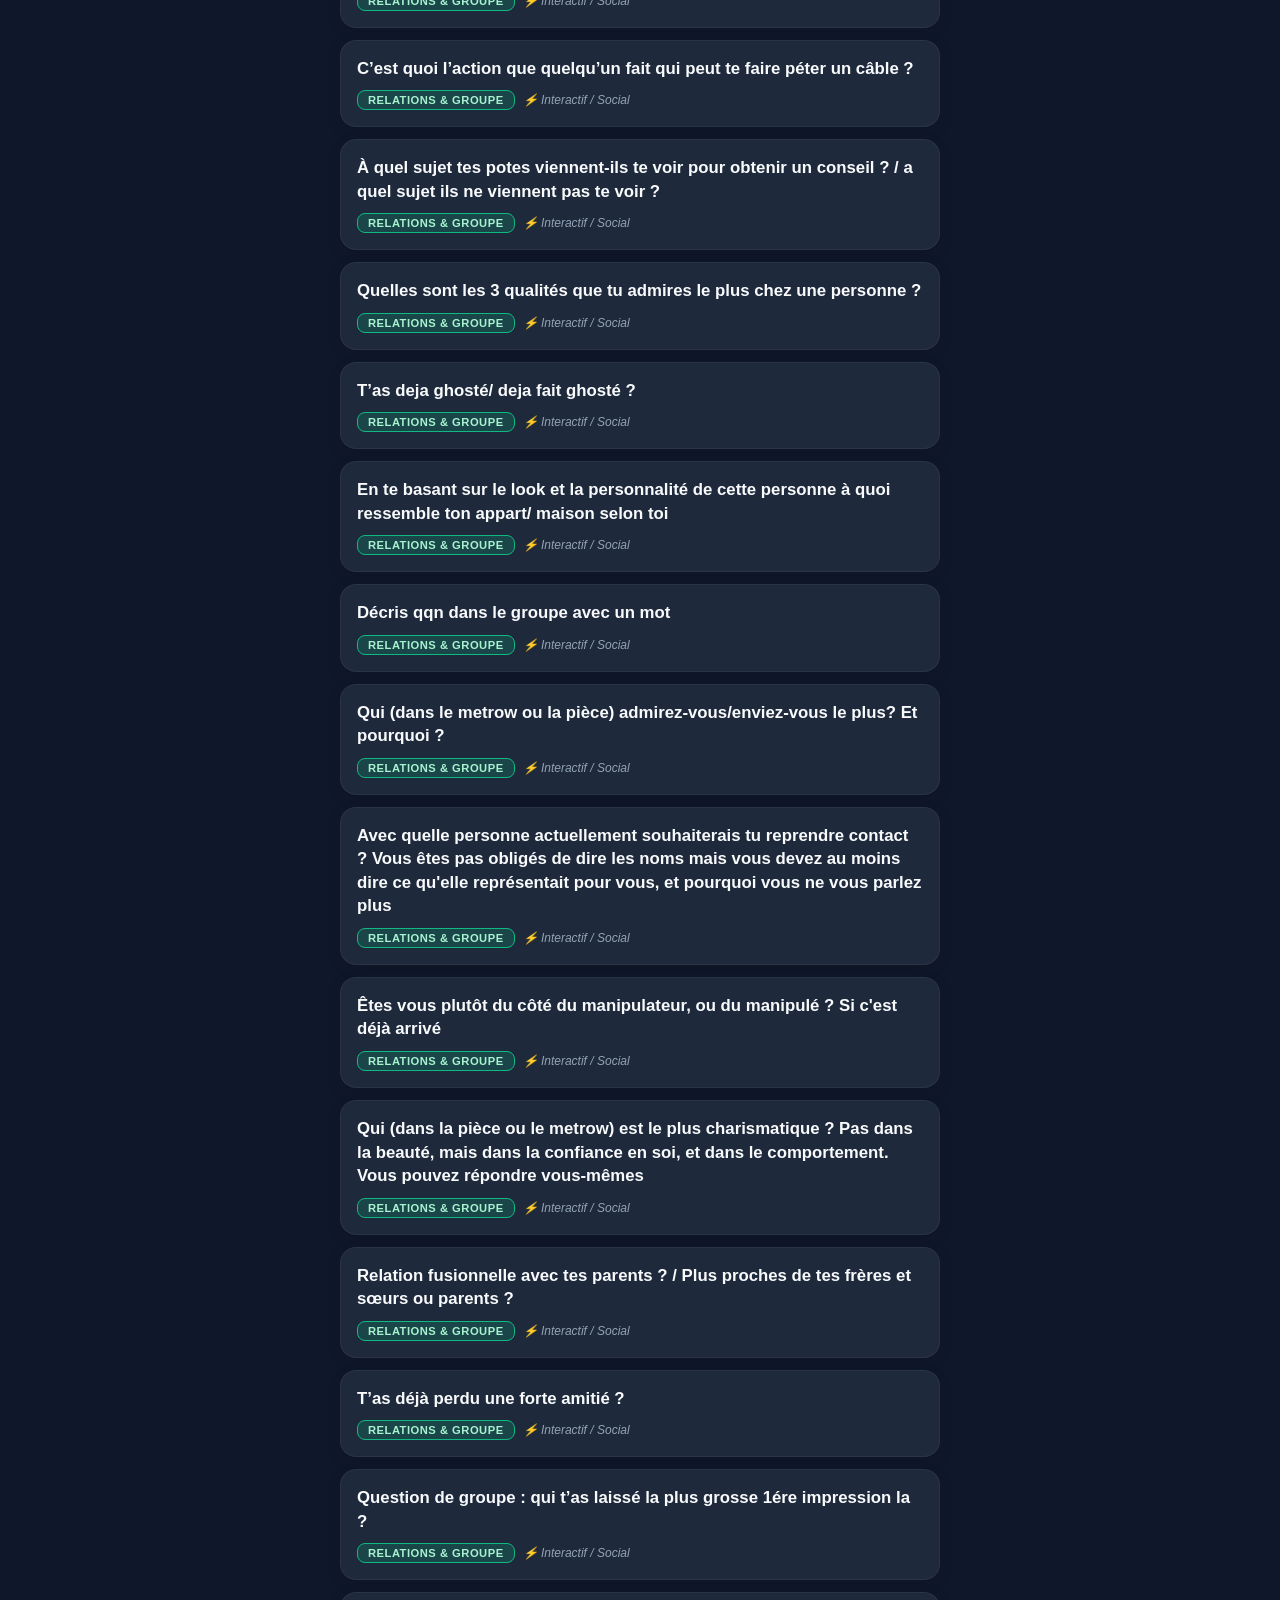
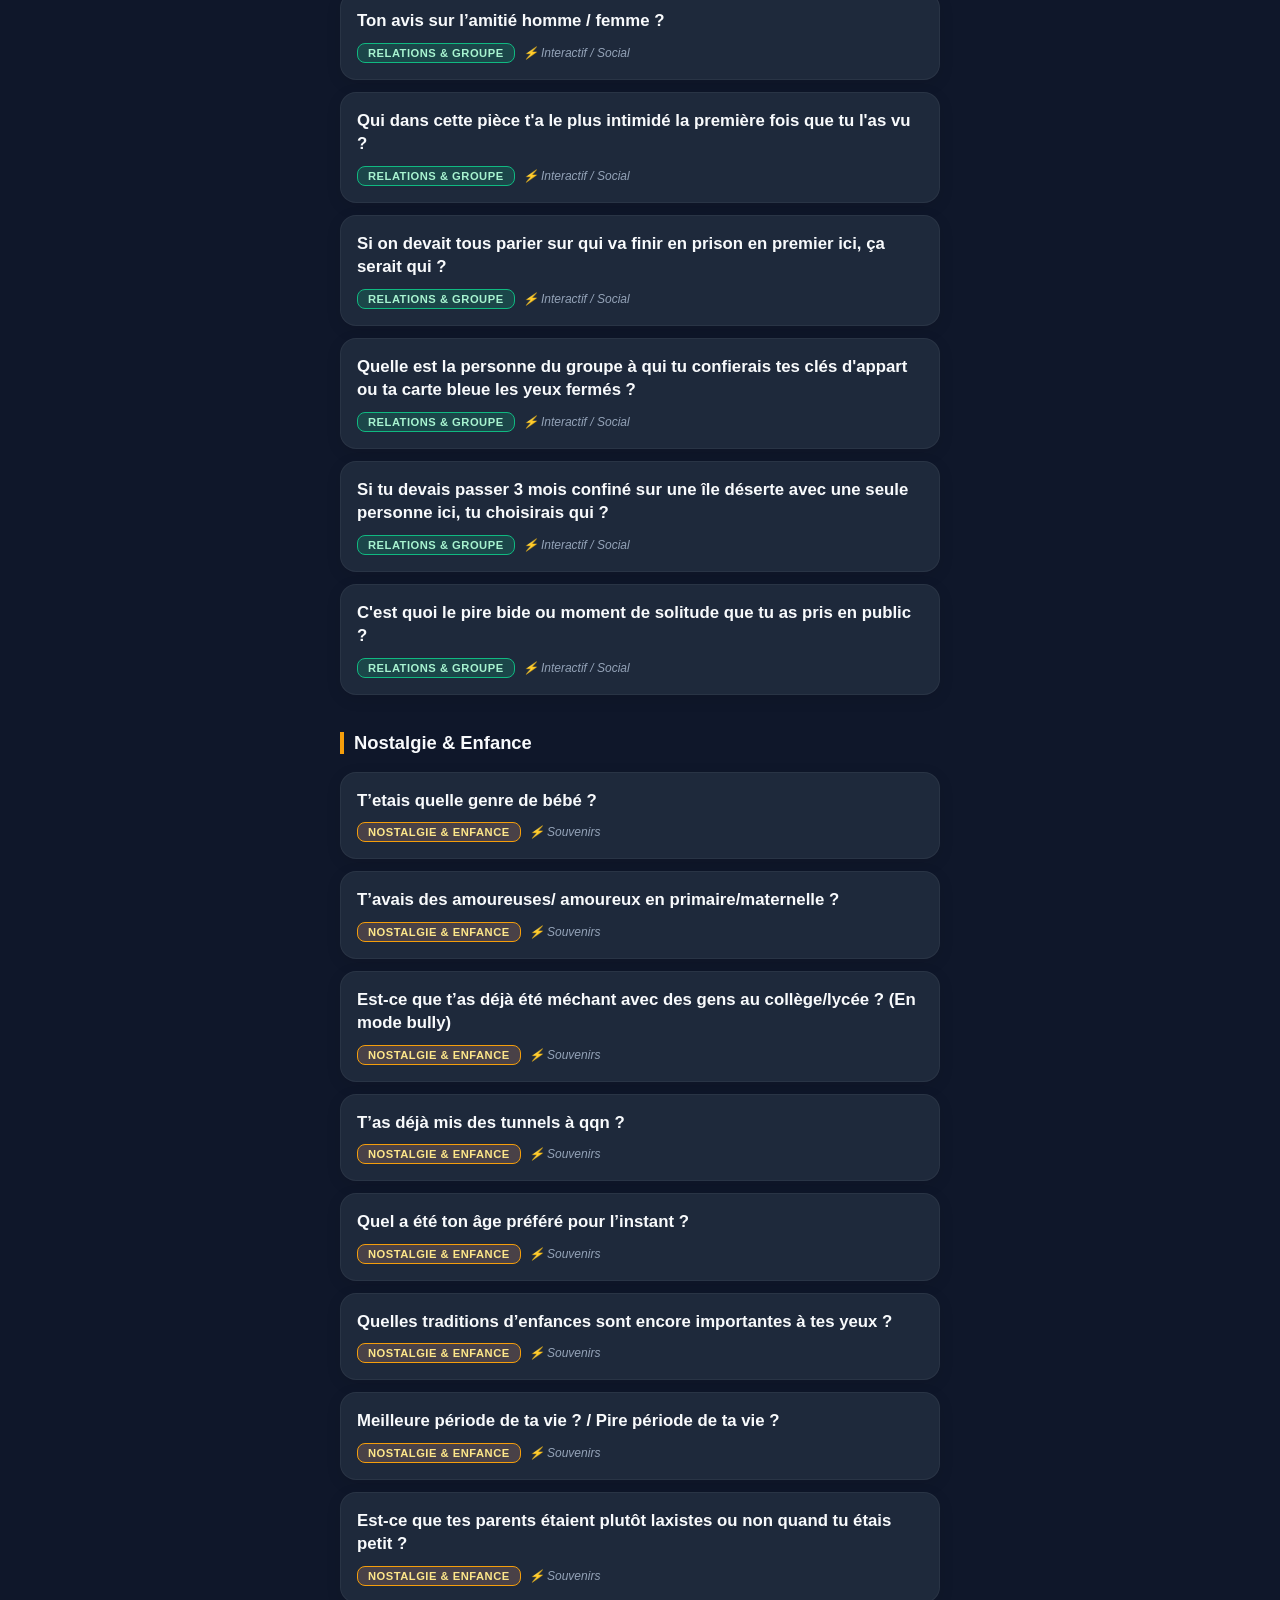
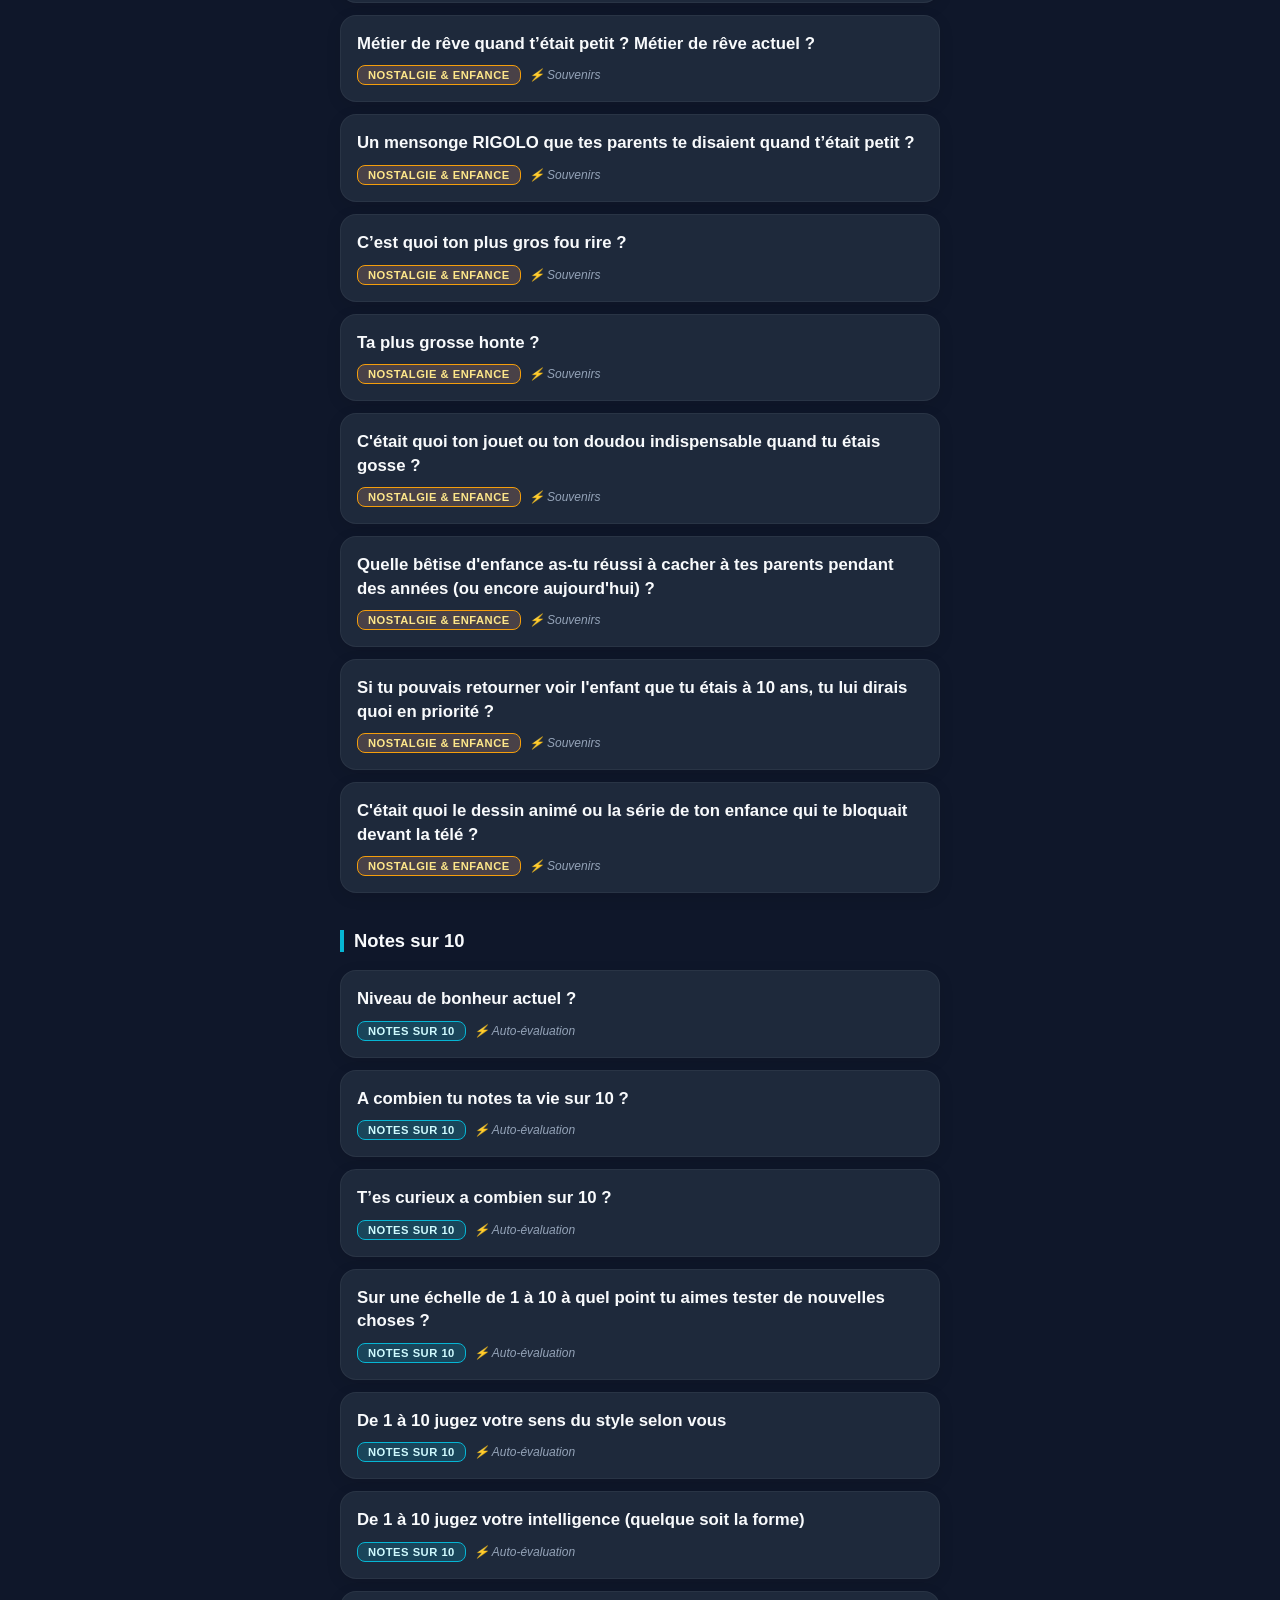
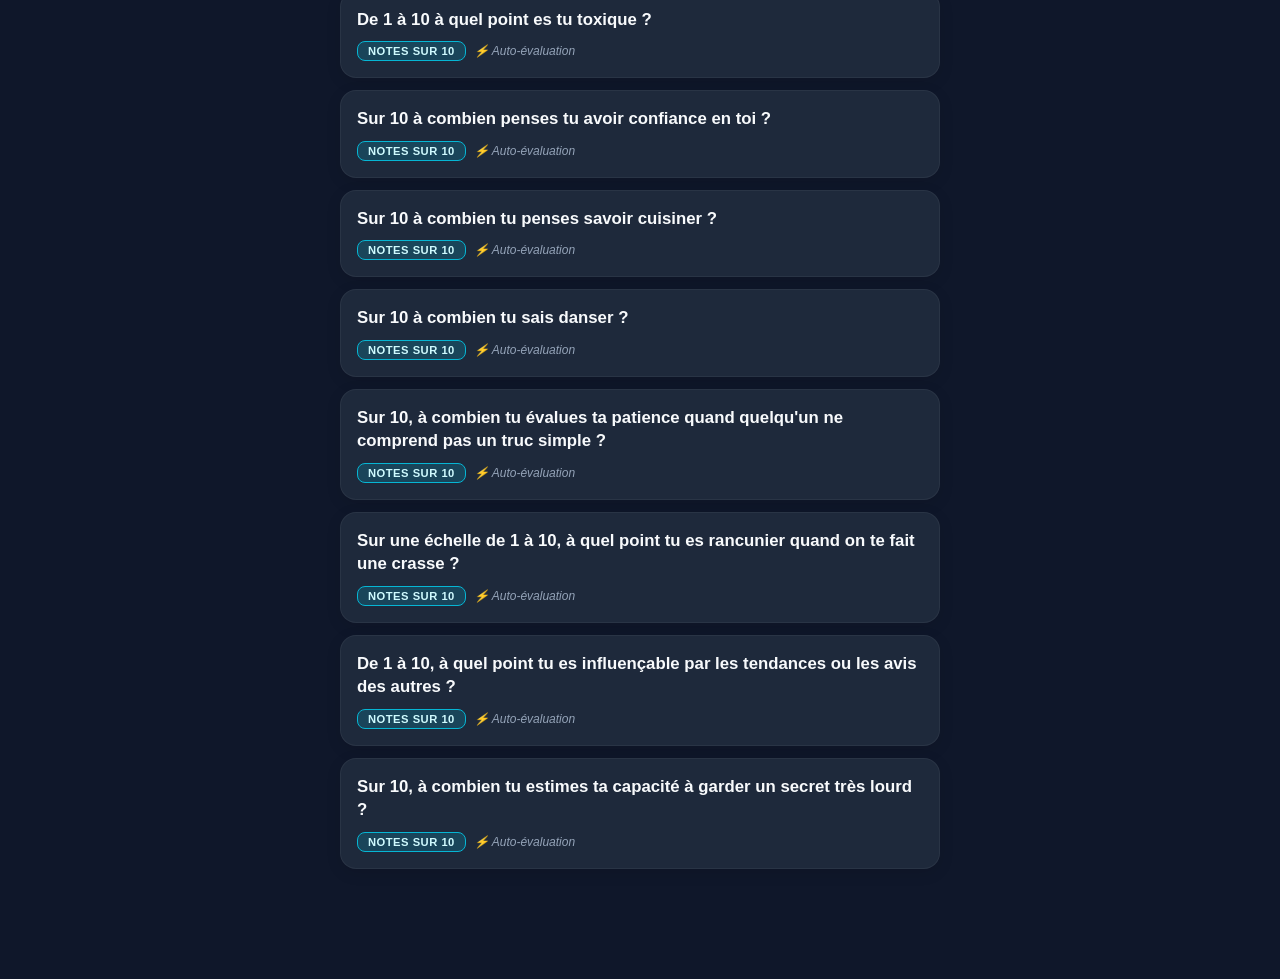
==== commit 8f3e3888: "Fix UI" ====
--- a/liste.html
+++ b/liste.html
@@ -23,7 +23,7 @@
         <button class="filter-chip" onclick="filterCategory('chill_et_loisirs', this)">Chill</button>
         <button class="filter-chip" onclick="filterCategory('ego_et_personnalite', this)">Ego</button>
         <button class="filter-chip" onclick="filterCategory('profond_et_philosophique', this)">Profond</button>
-        <button class="filter-chip" onclick="filterCategory('romance_et_sexe', this)">Intime 🔥</button>
+        <button class="filter-chip" onclick="filterCategory('romance_et_sexe', this)">Intime</button>
         <button class="filter-chip" onclick="filterCategory('relations_et_groupe', this)">Relations</button>
         <button class="filter-chip" onclick="filterCategory('enfance_et_passé', this)">Nostalgie</button>
         <button class="filter-chip" onclick="filterCategory('notes_sur_10_et_echelles', this)">Notes /10</button>
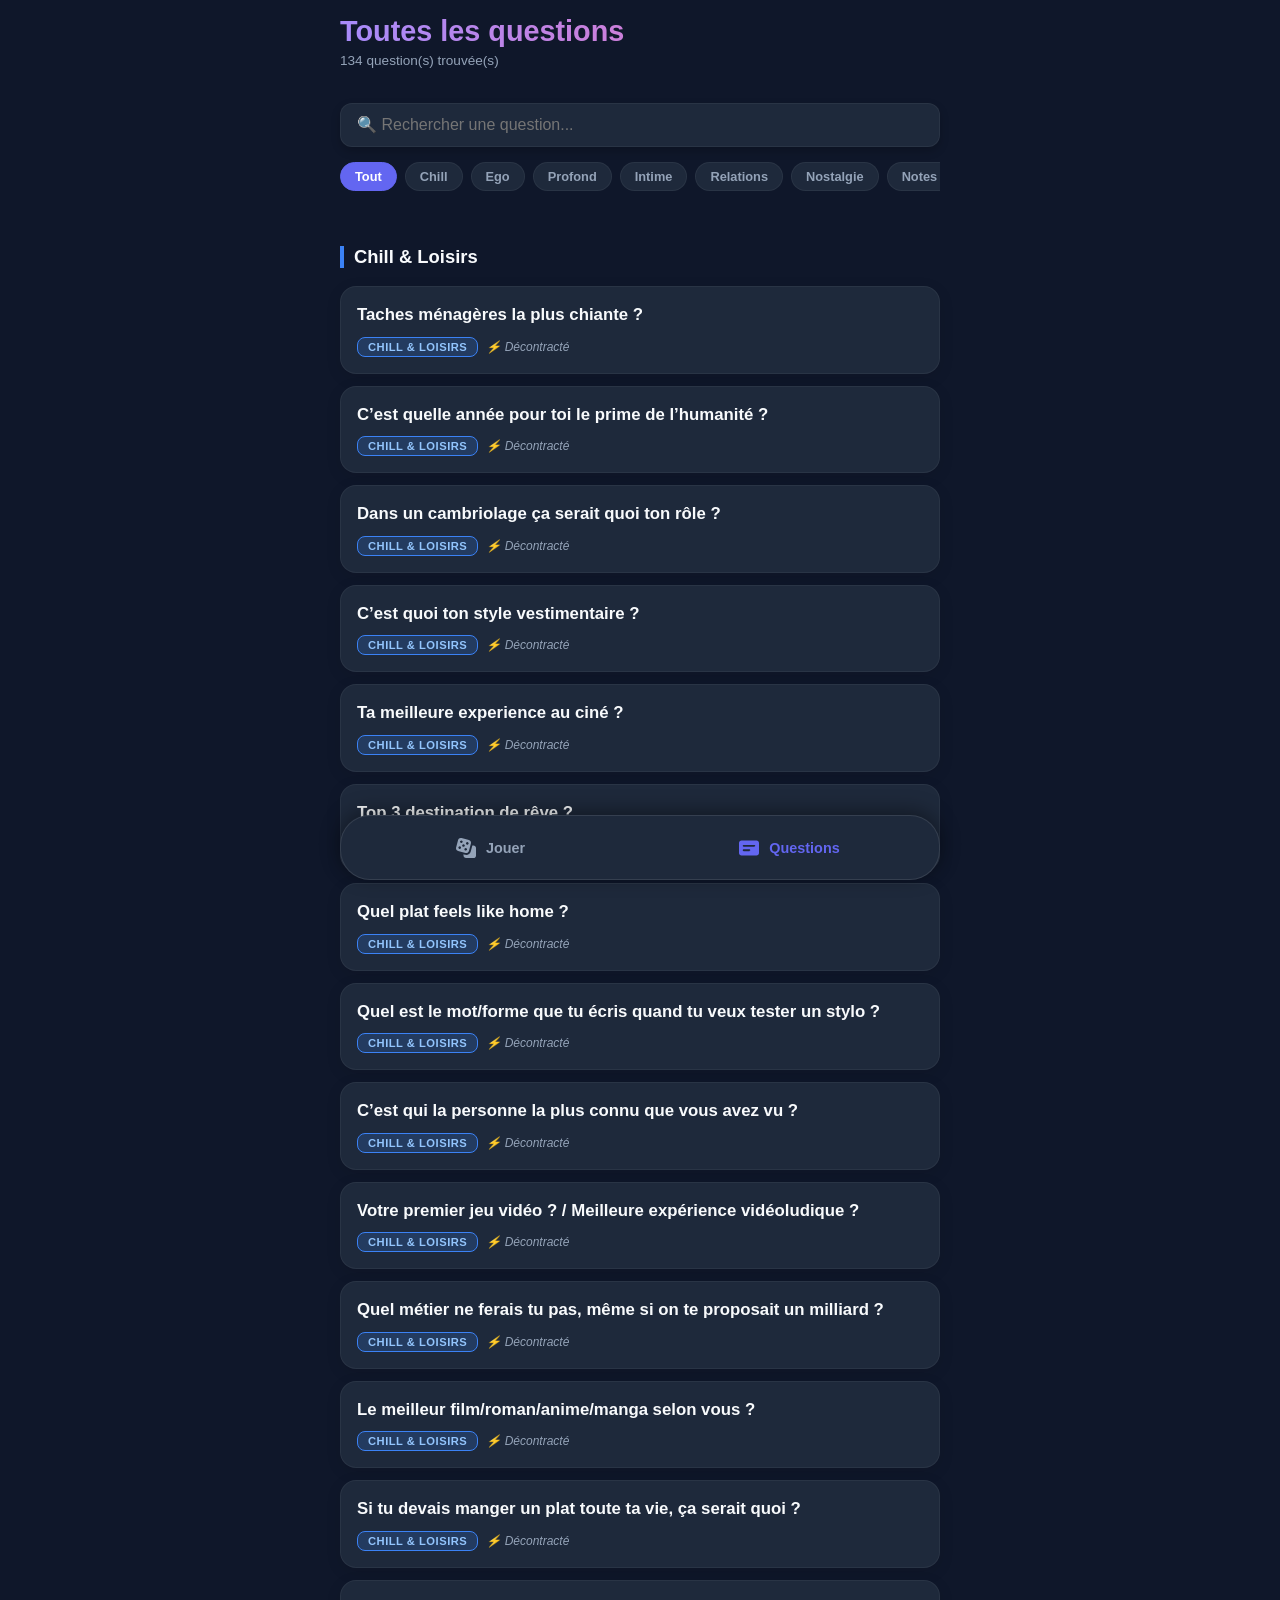
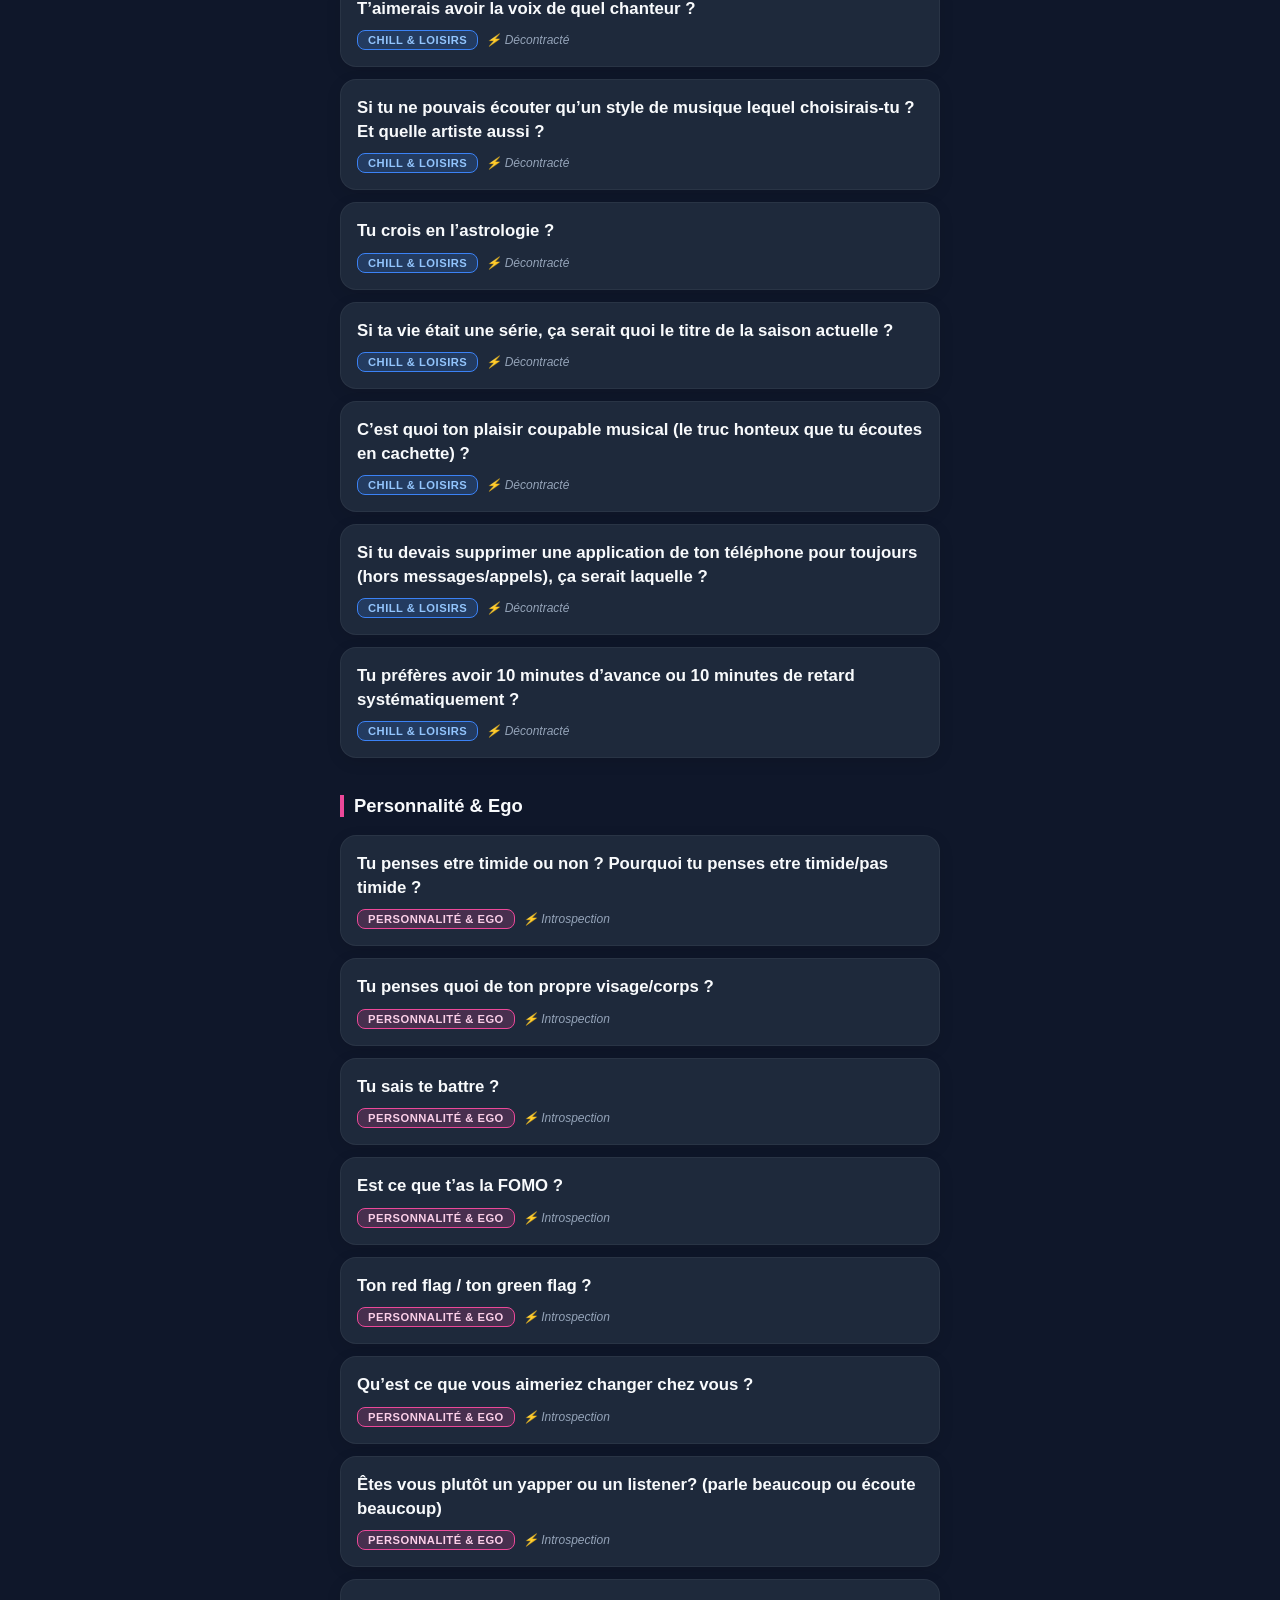
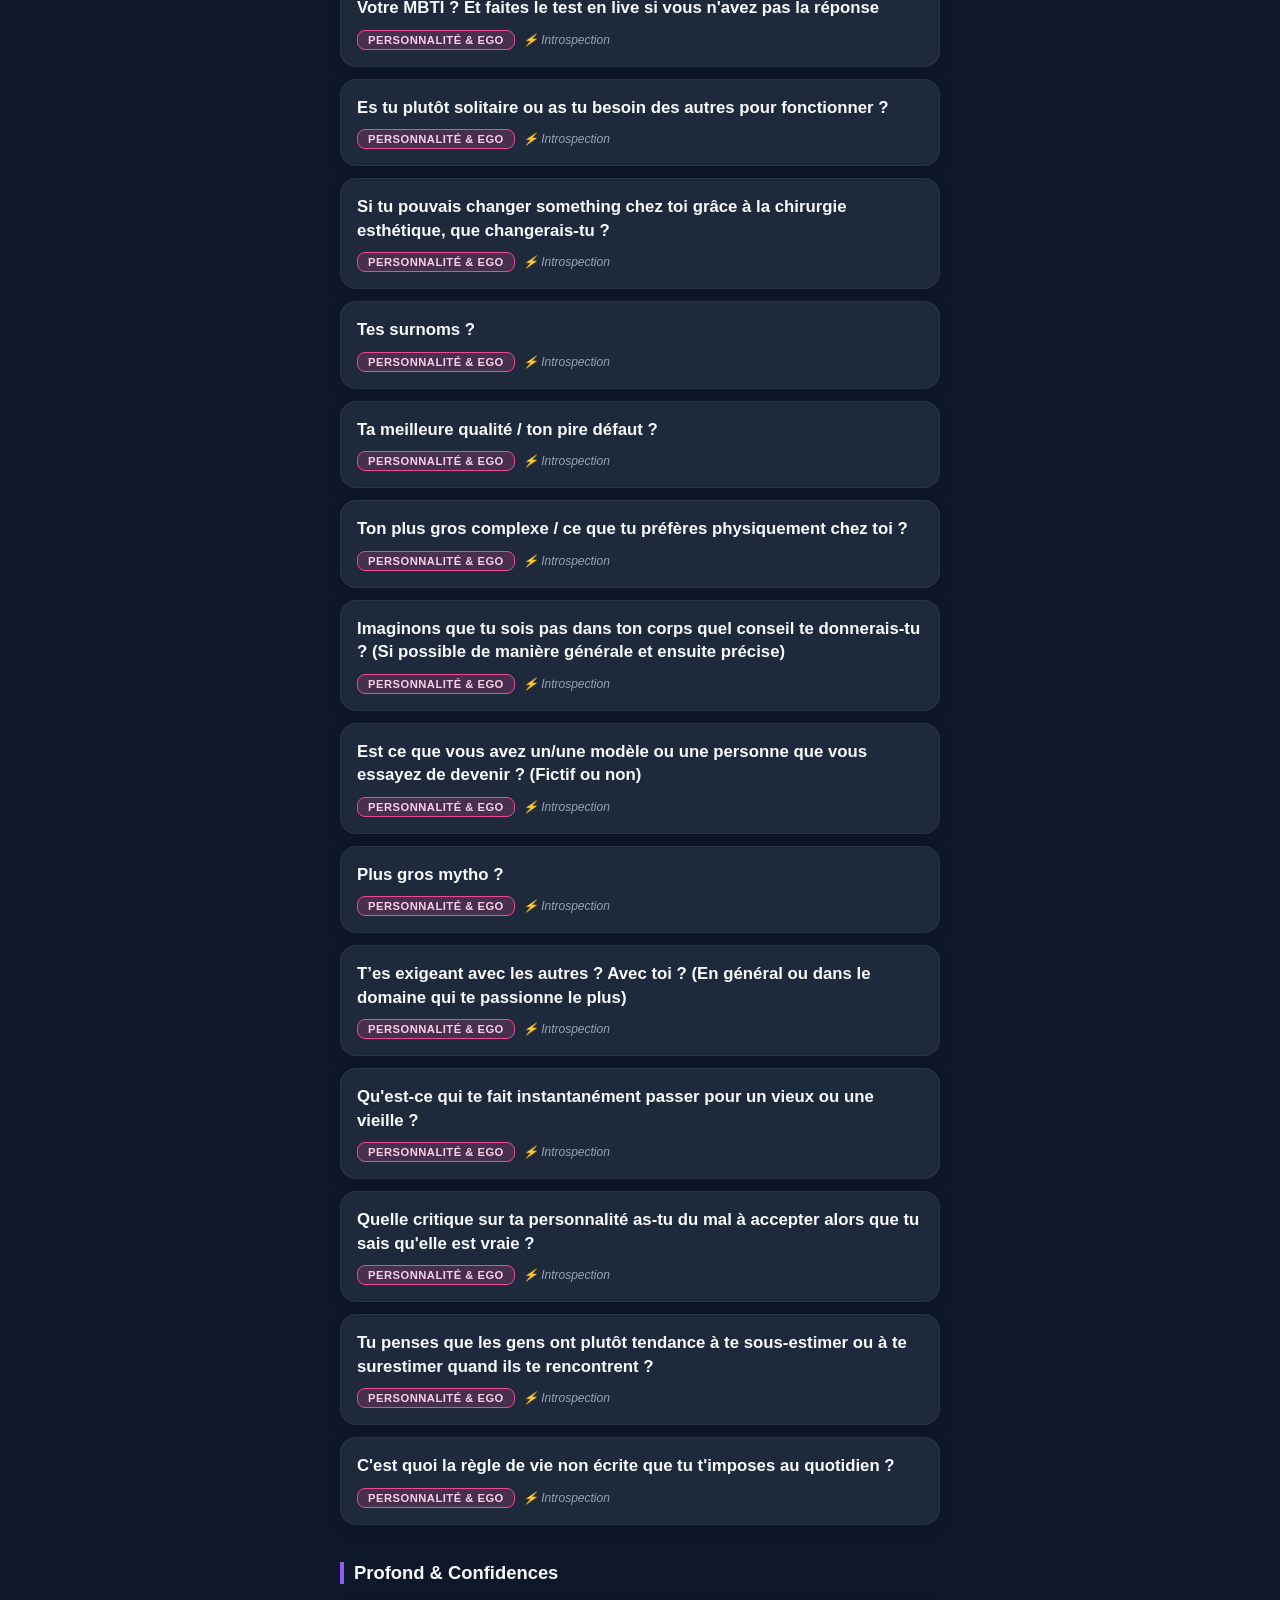
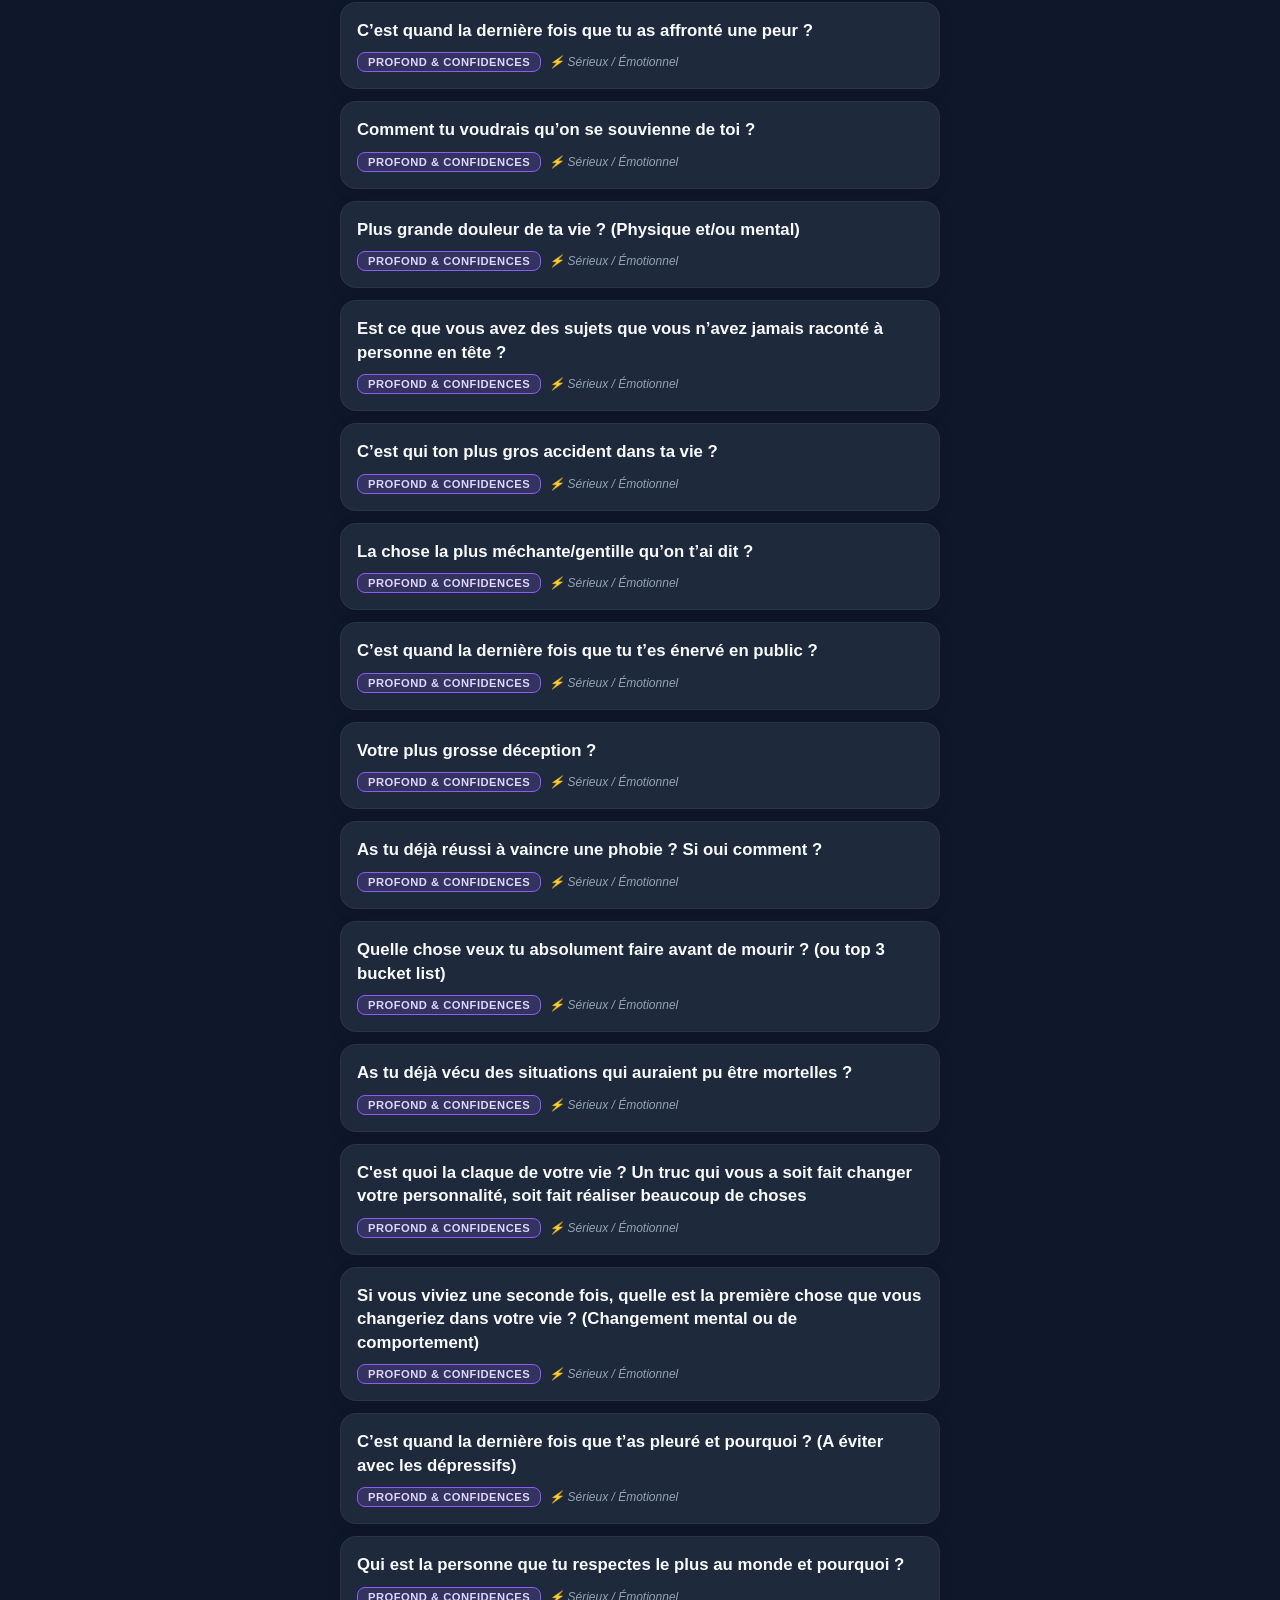
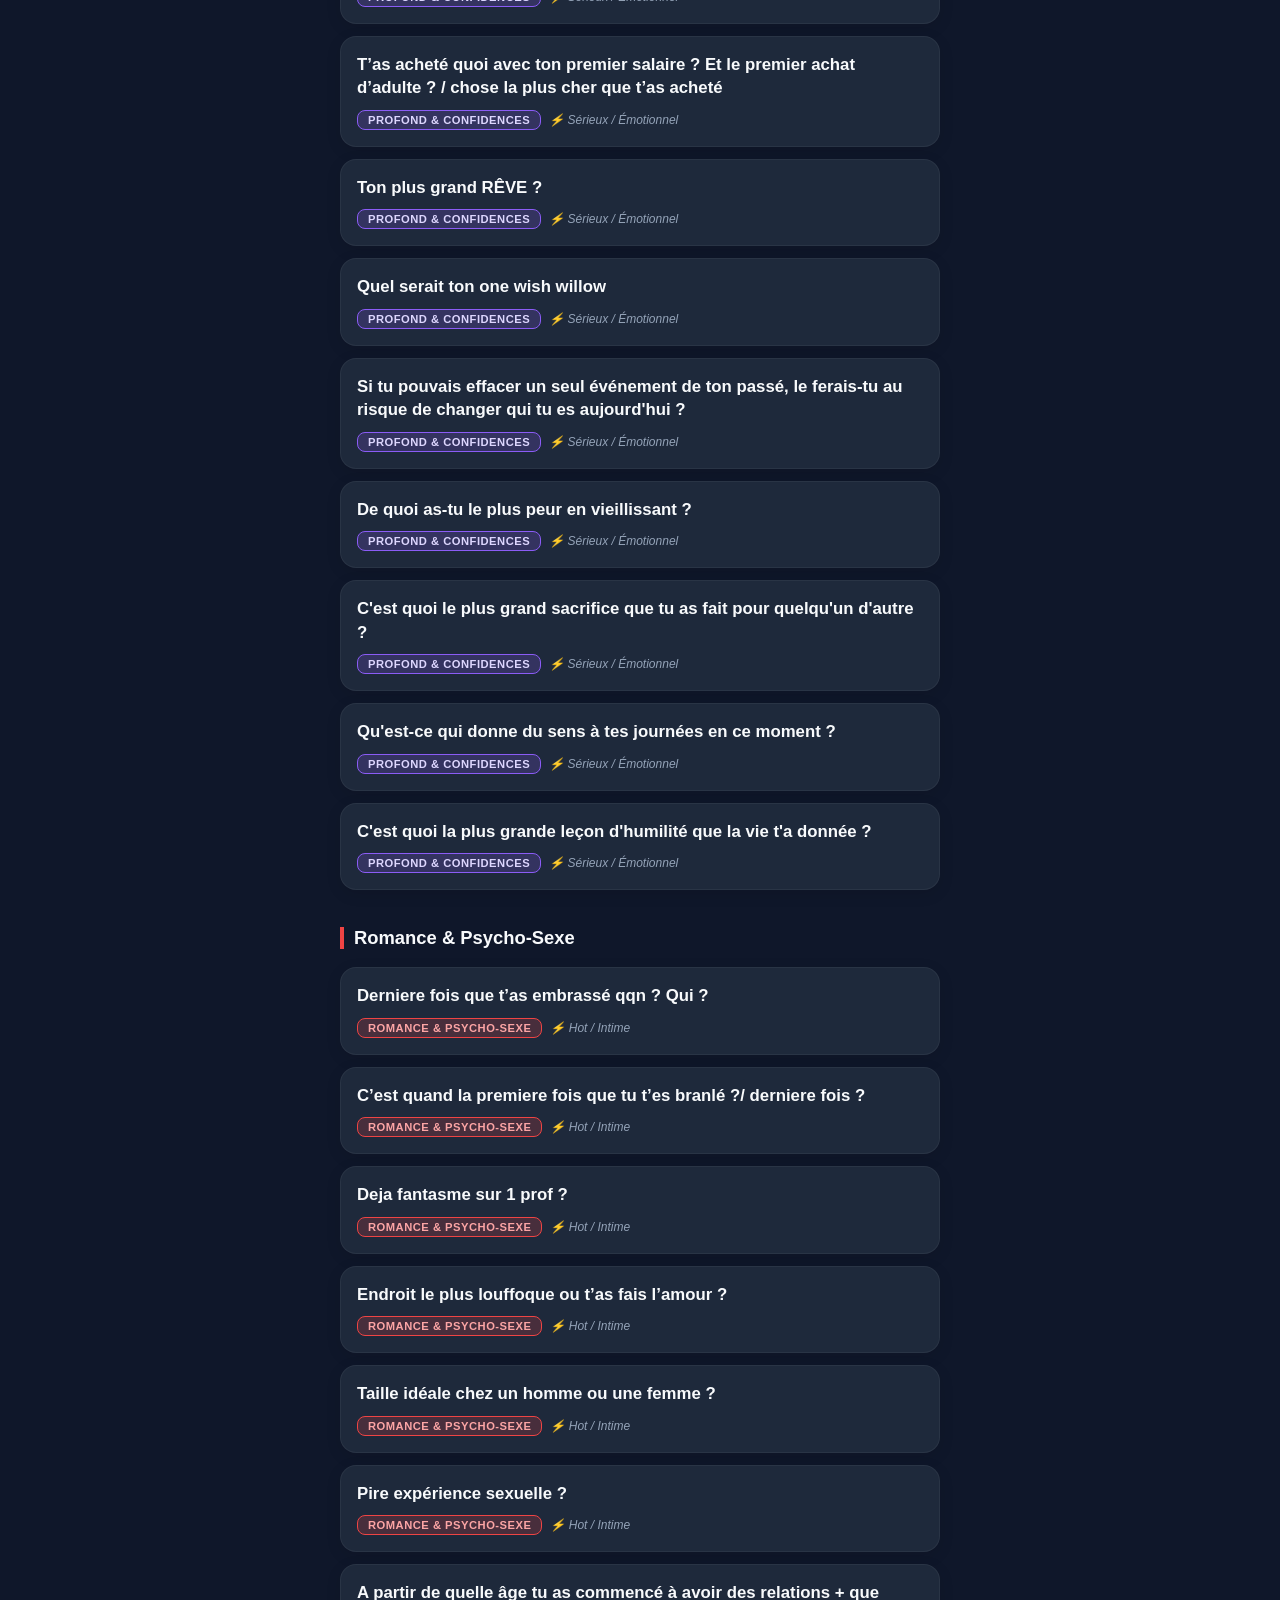
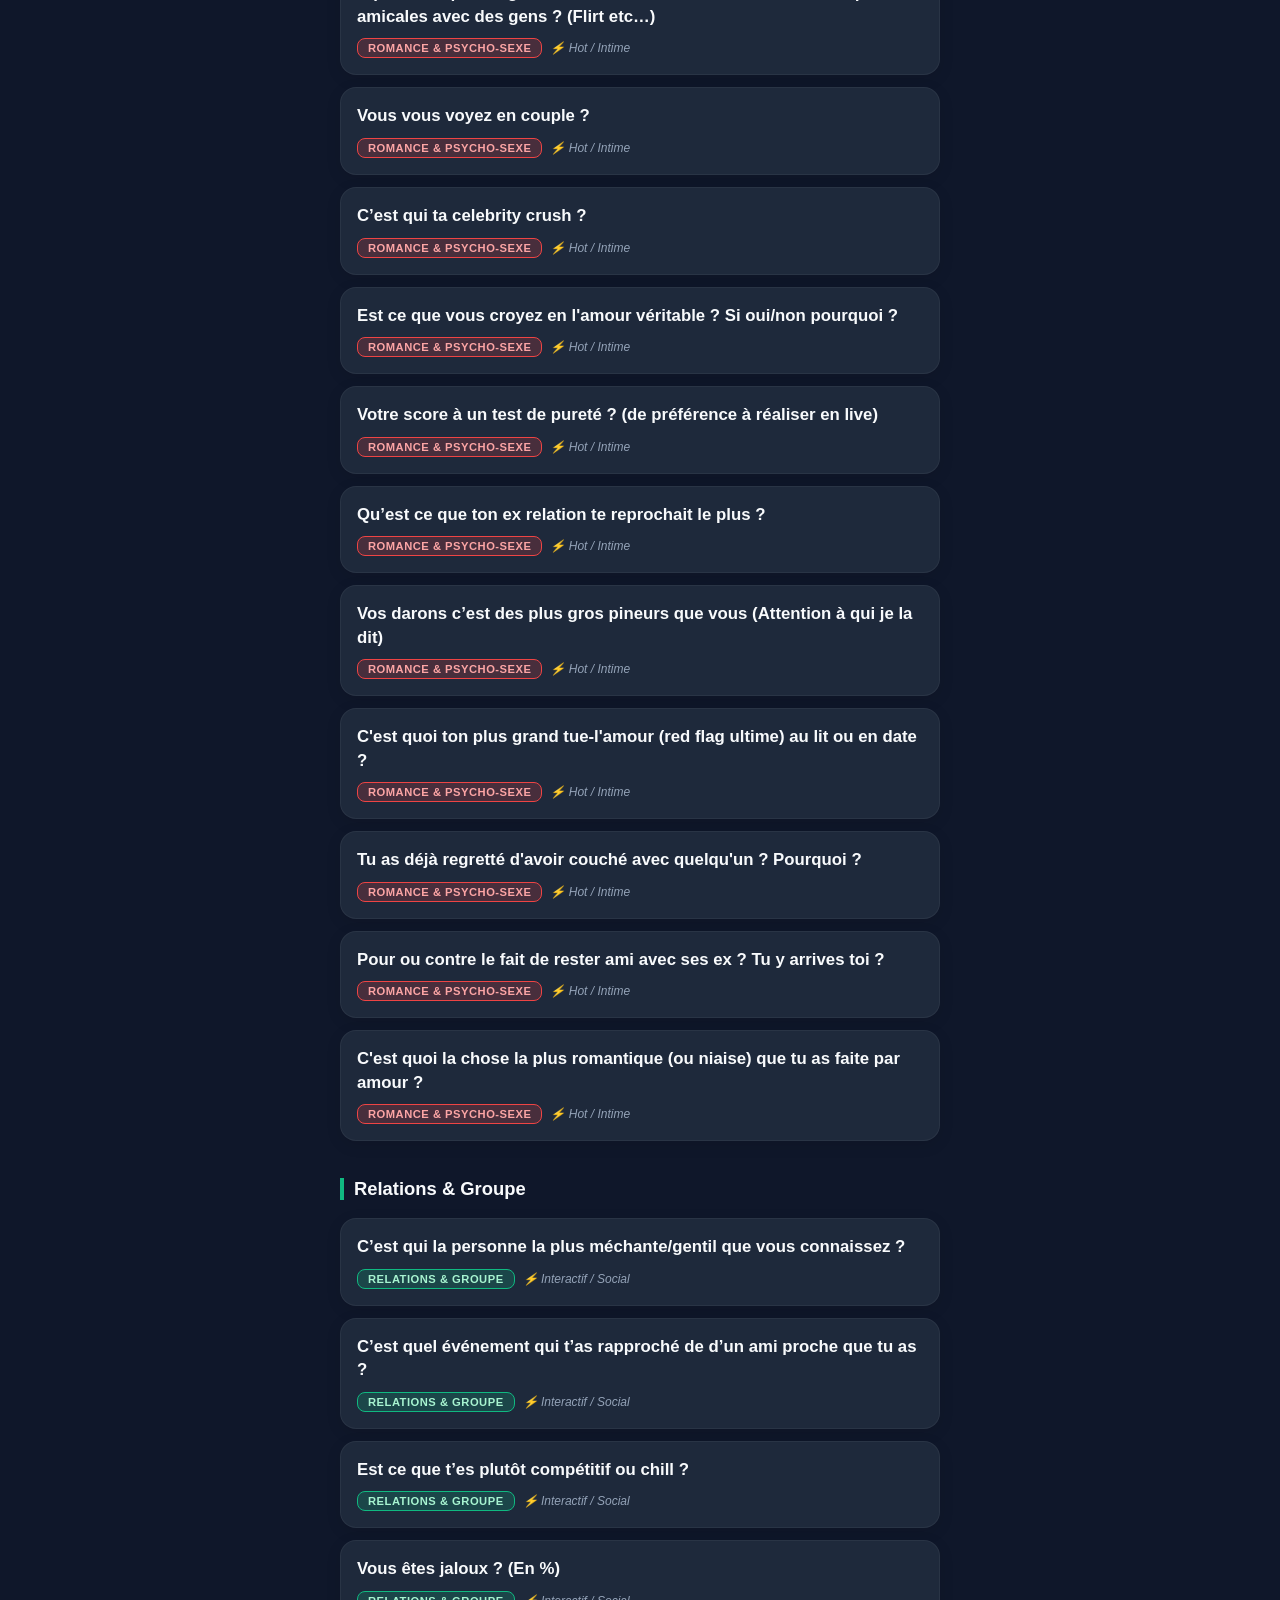
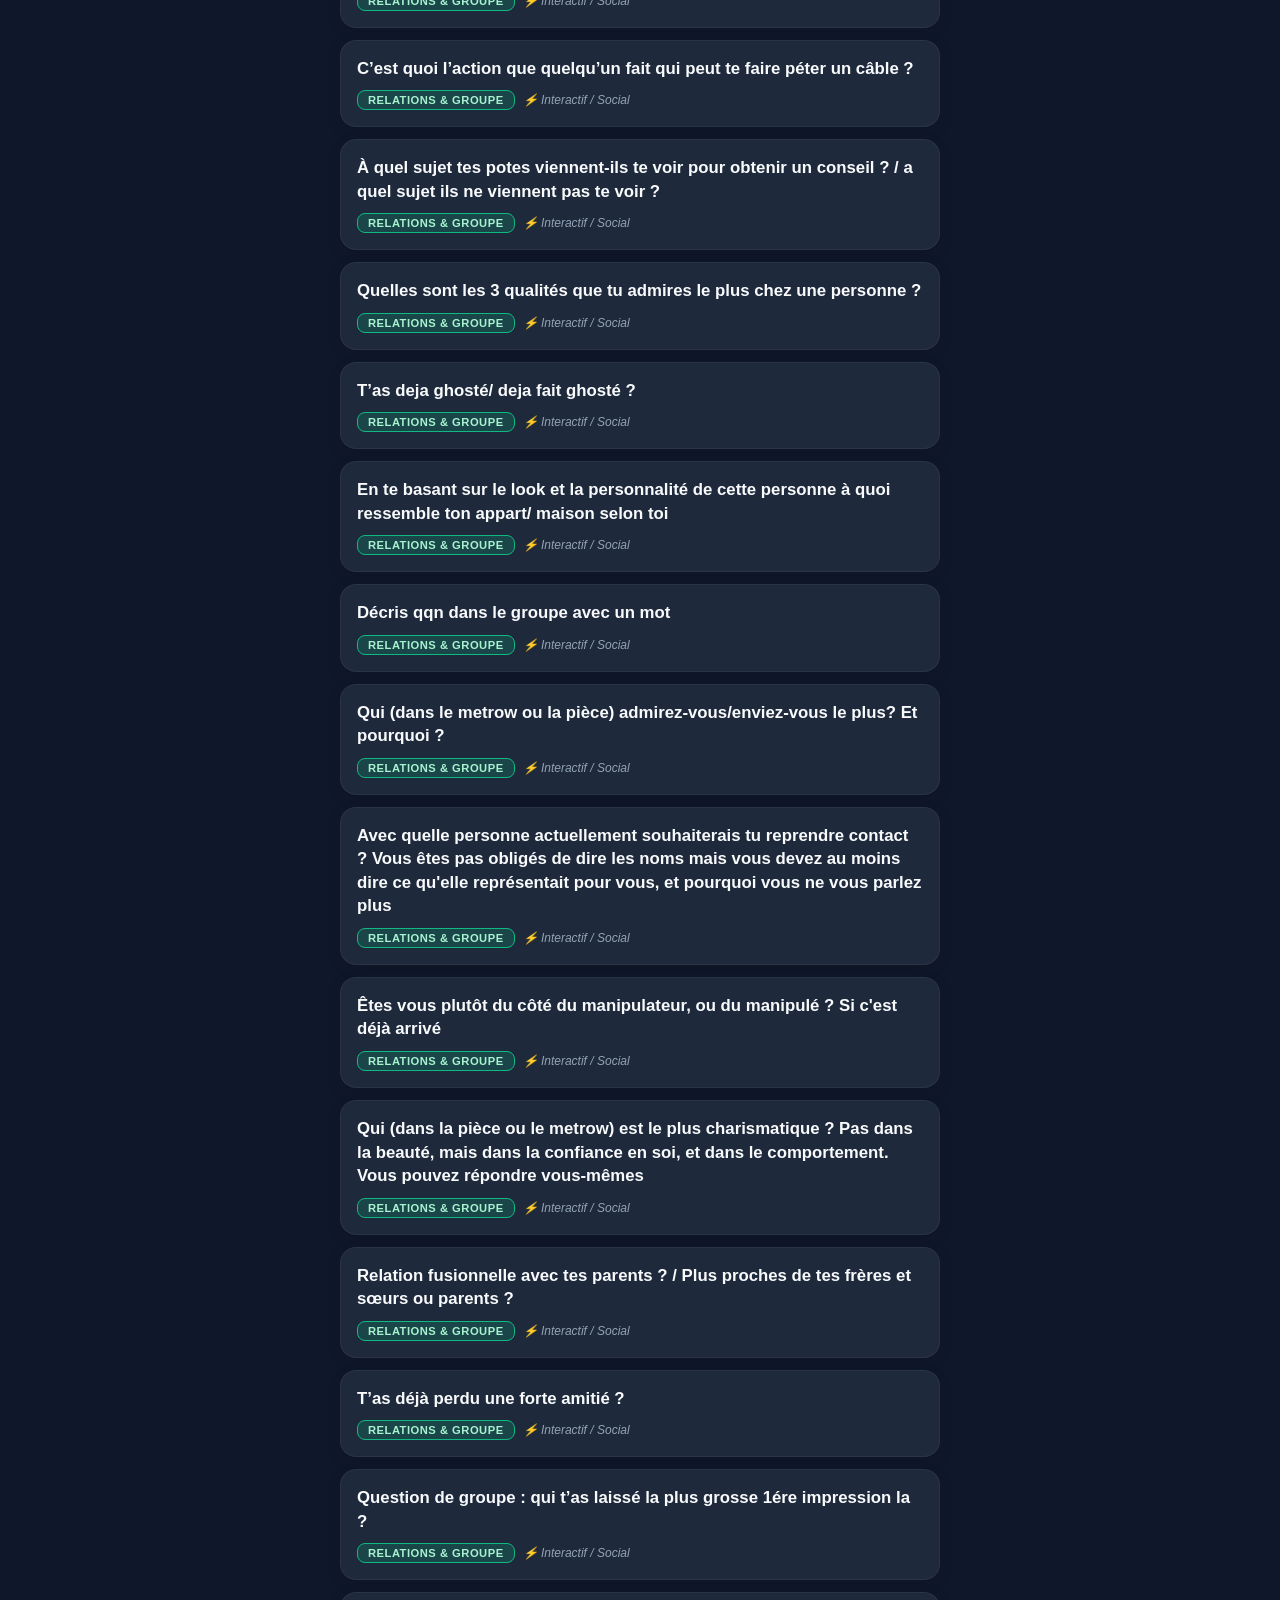
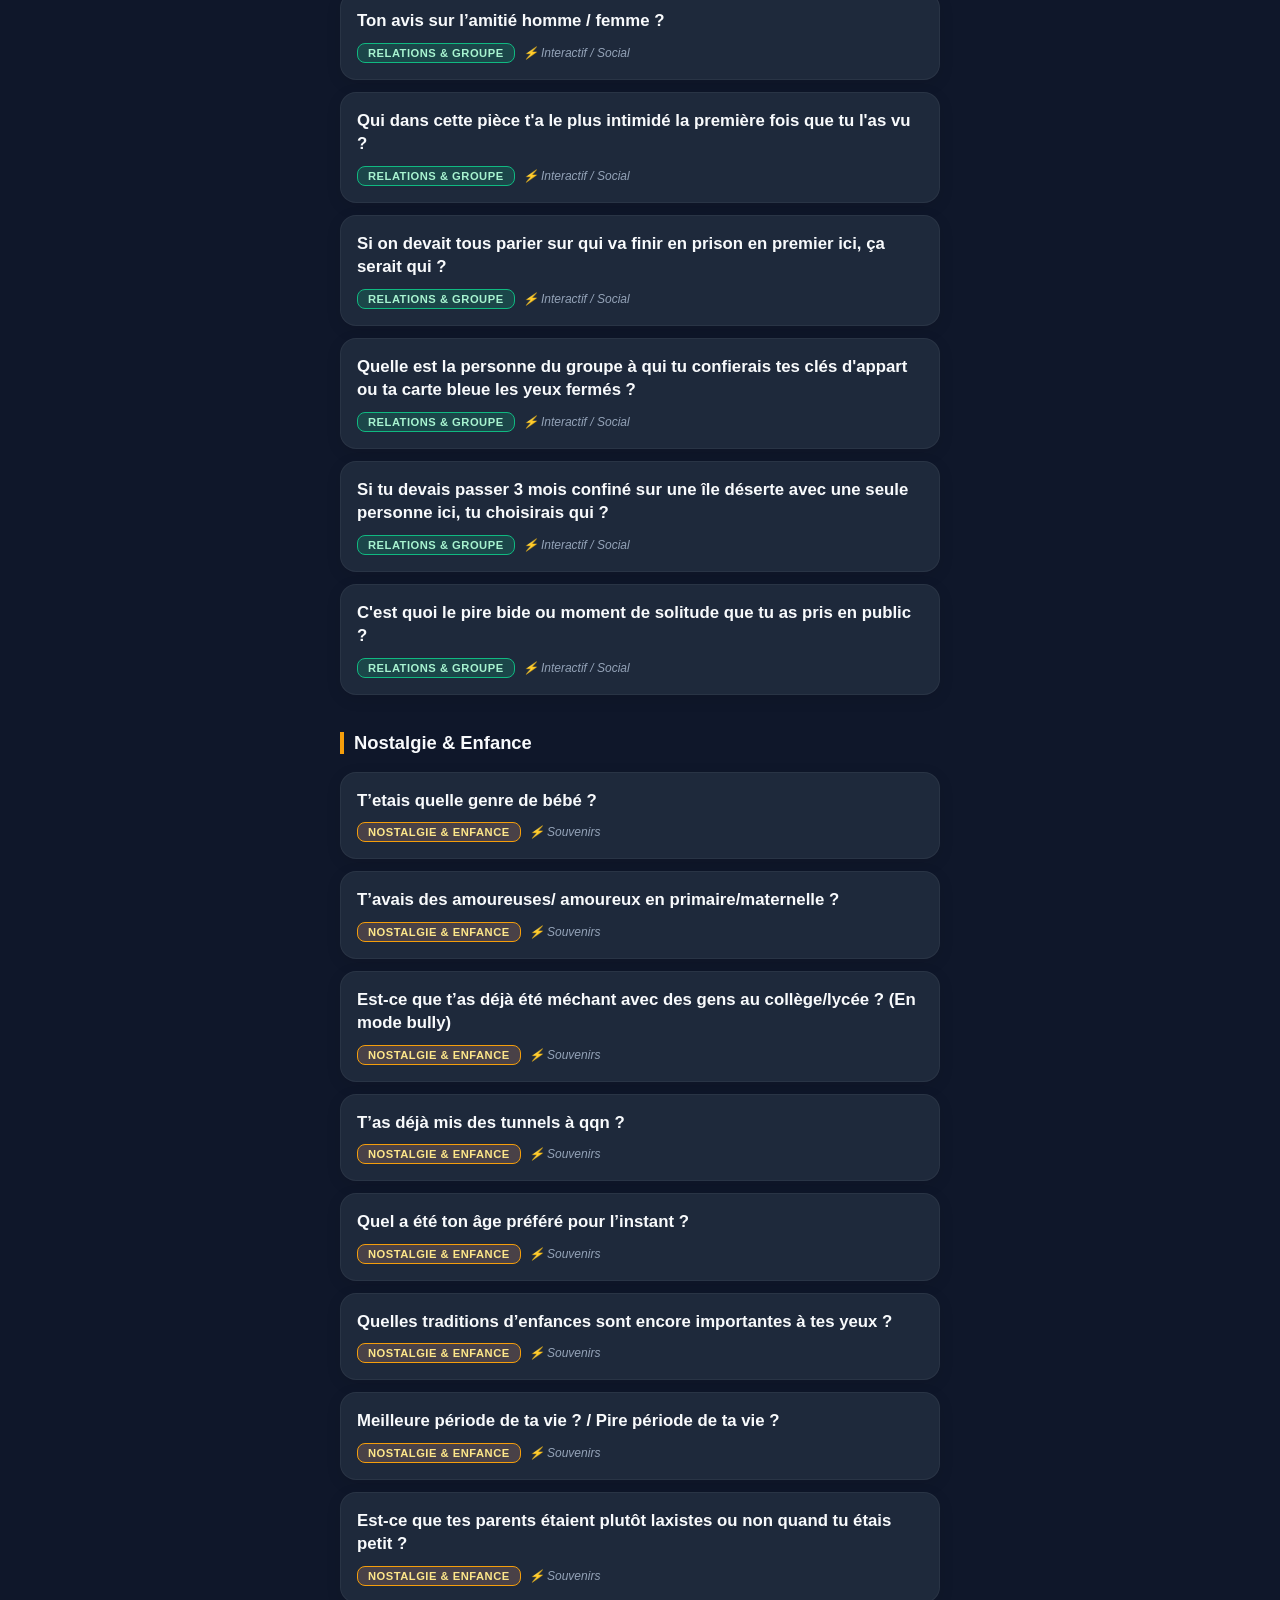
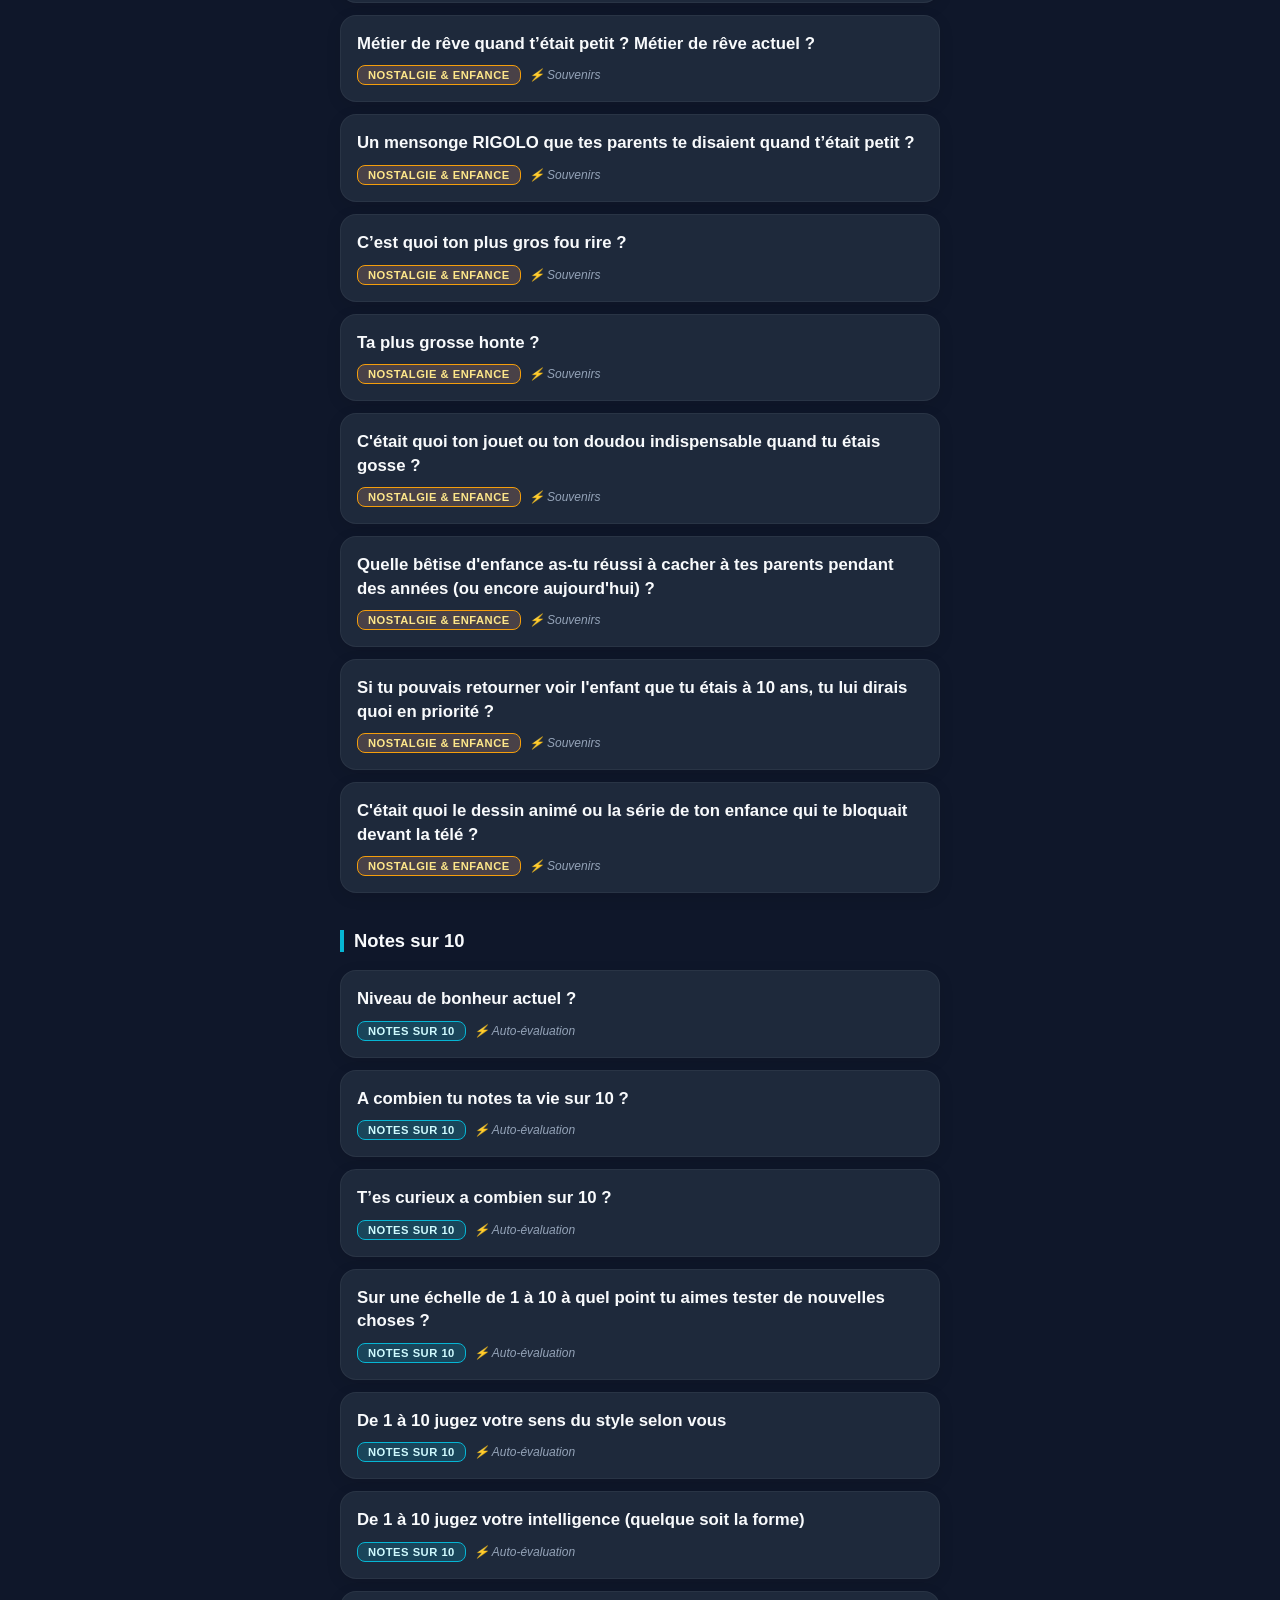
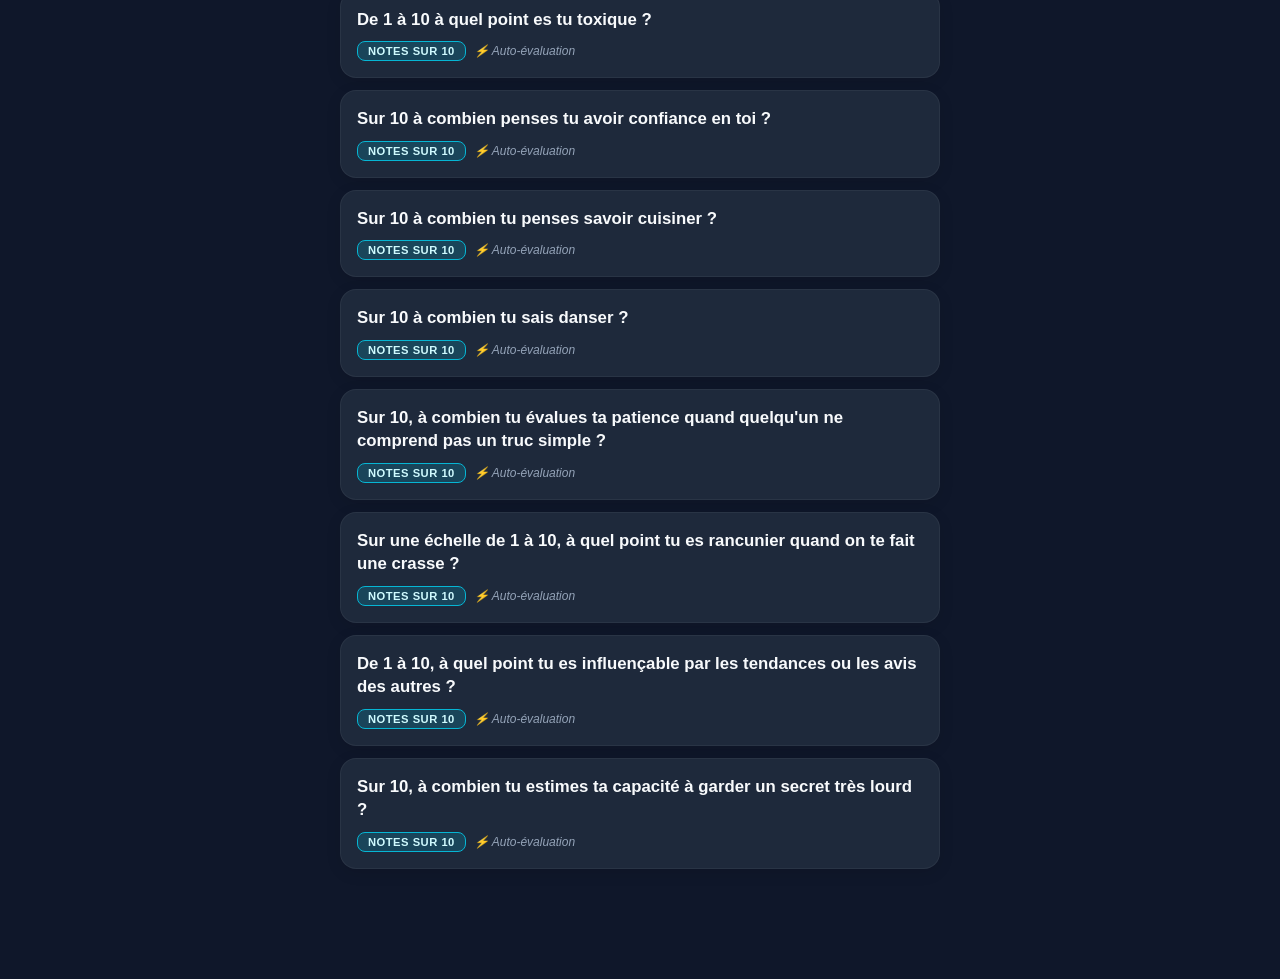
==== commit fd1dde9c: "Adding adsense" ====
--- a/liste.html
+++ b/liste.html
@@ -8,6 +8,8 @@
     <link rel="stylesheet" href="css/liste.css">
     <script src="js/liste.js" defer></script>
     <script src="components/nav.js" defer></script>
+    <script async src="https://pagead2.googlesyndication.com/pagead/js/adsbygoogle.js?client=ca-pub-5549211350664143"
+     crossorigin="anonymous"></script>
 </head>
 <body>
 
